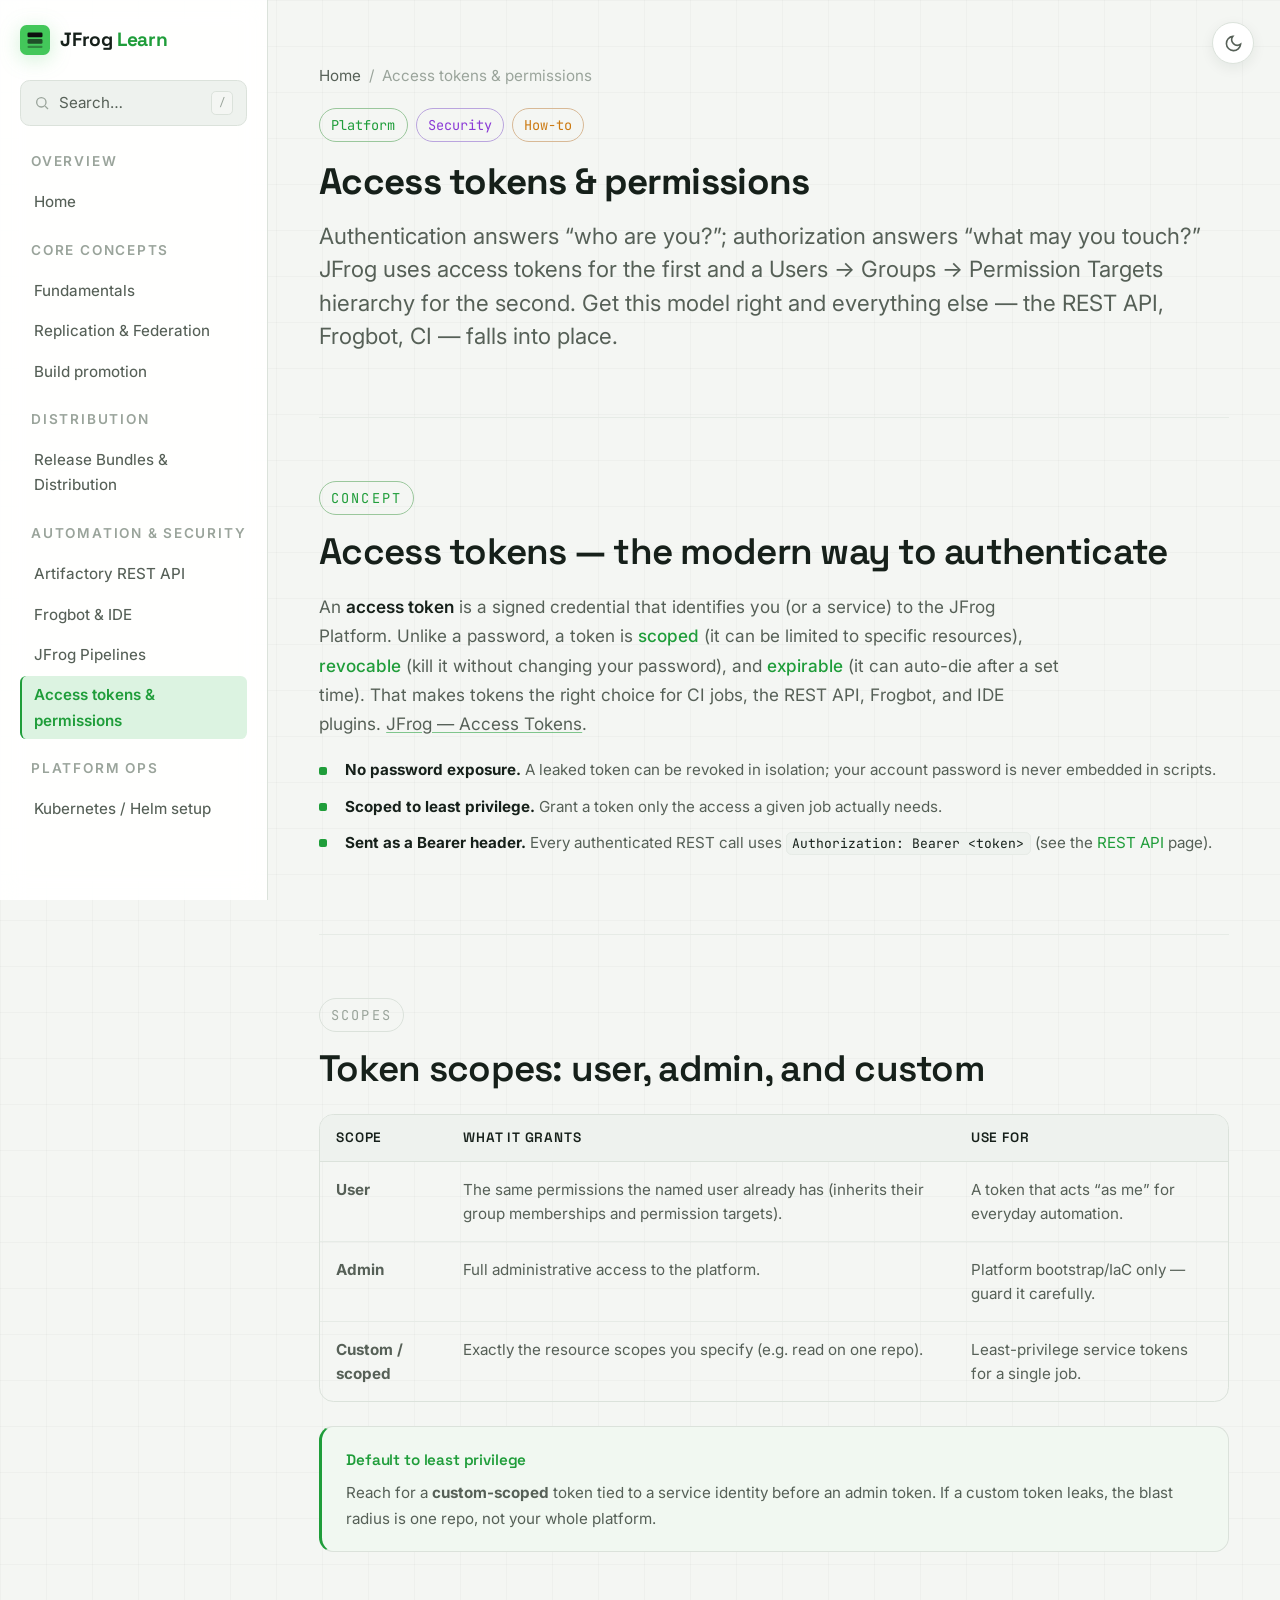
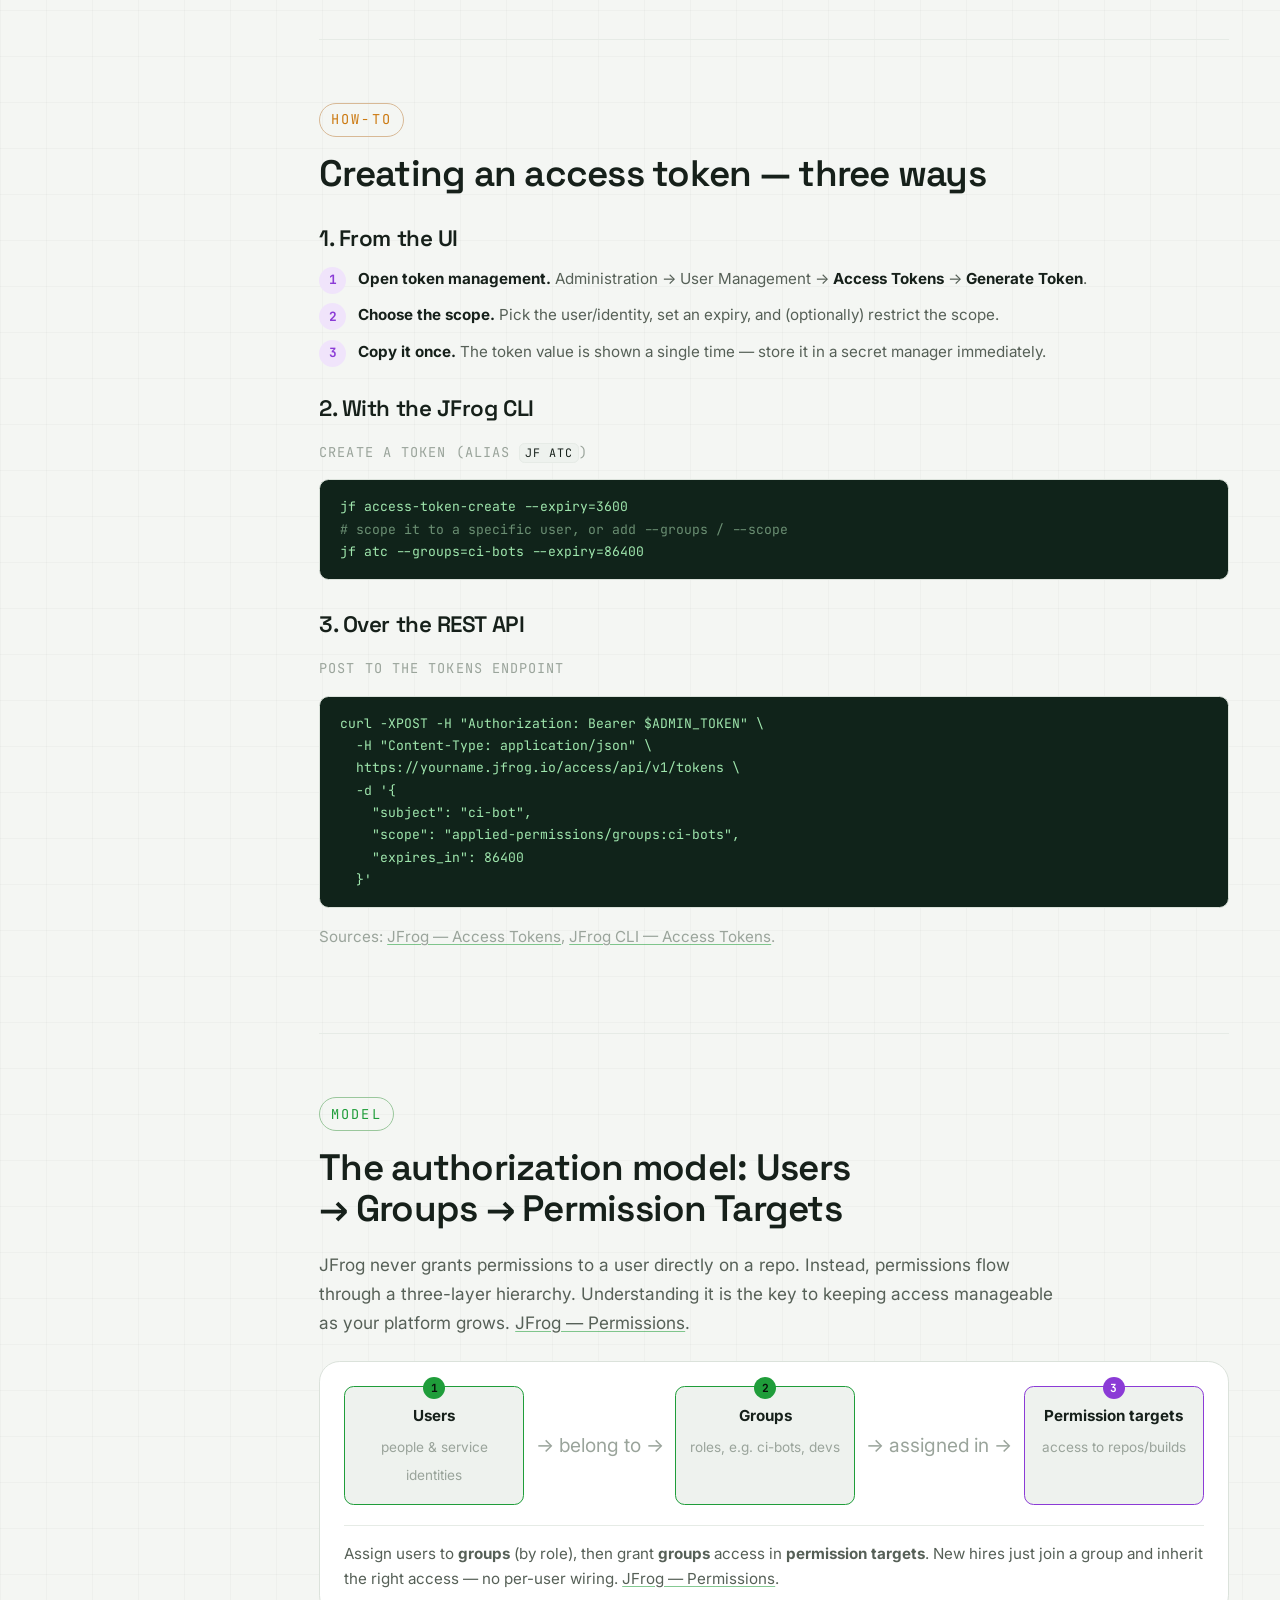
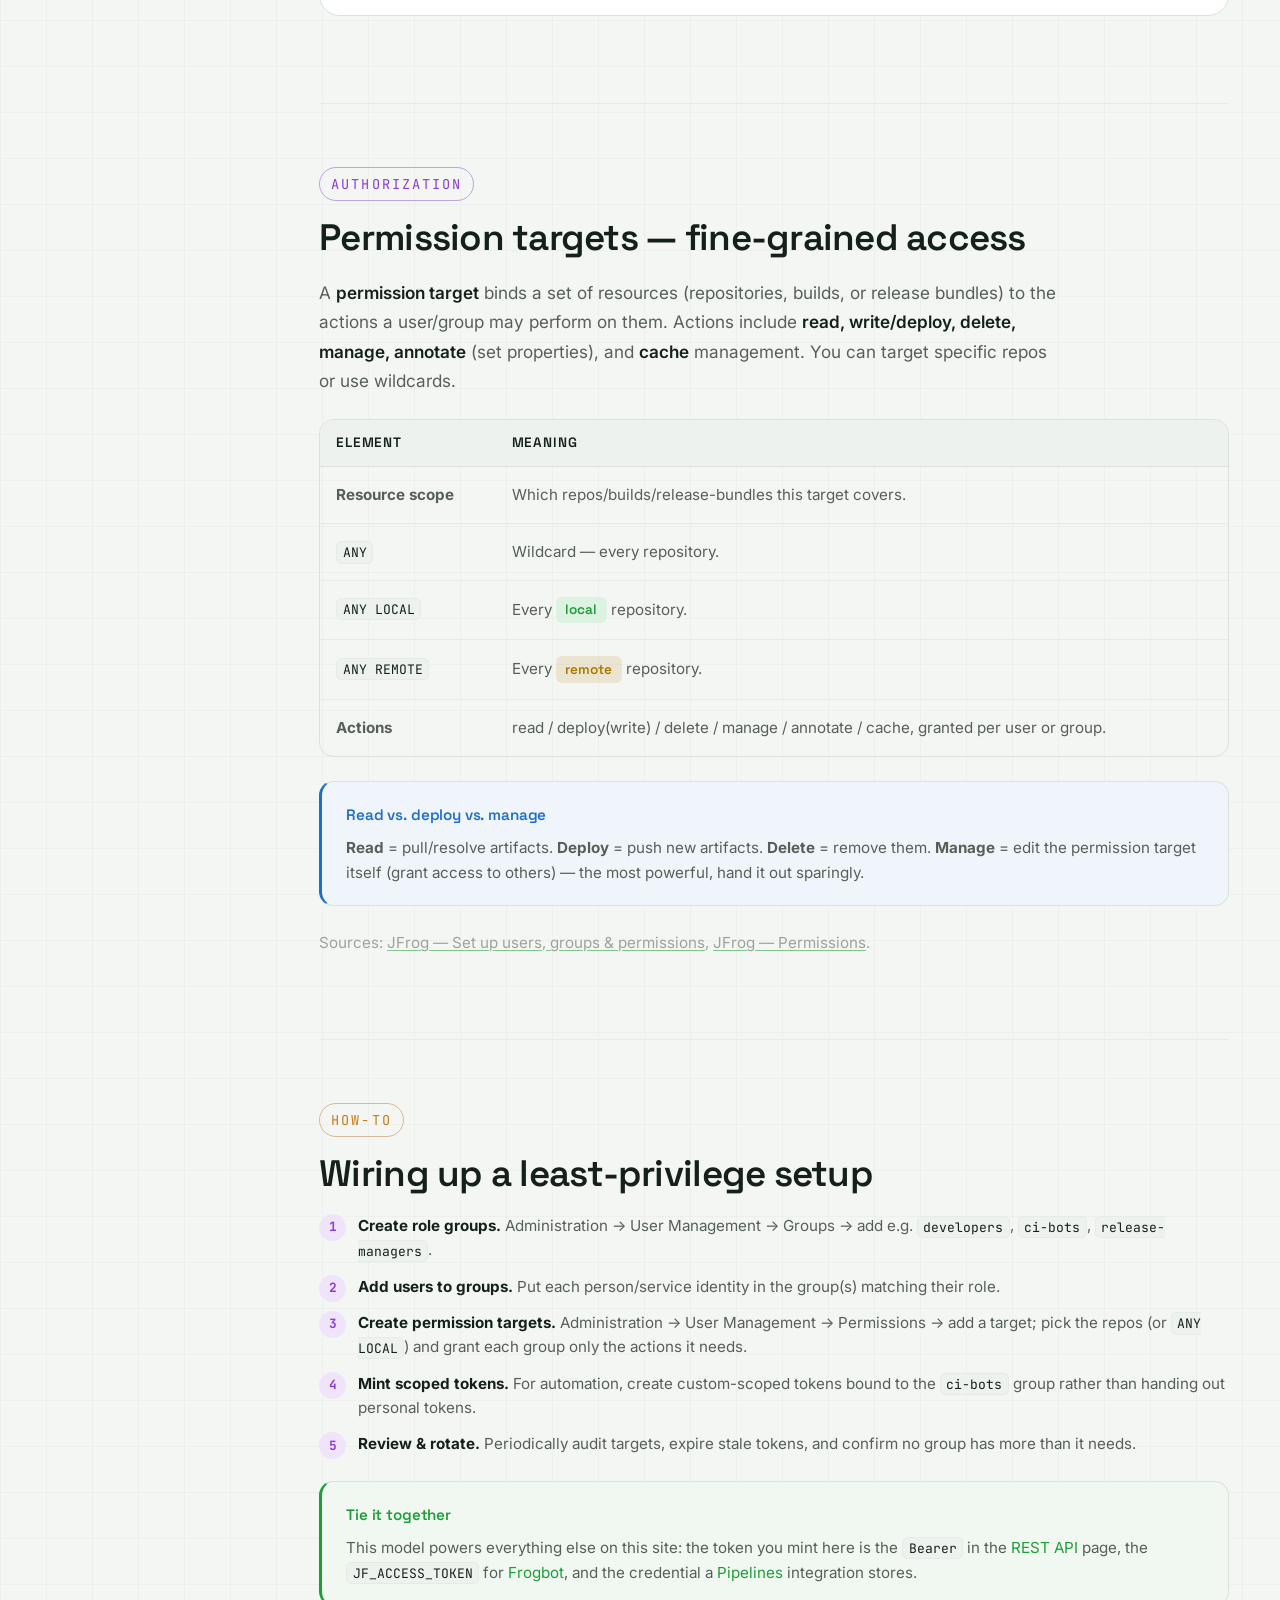
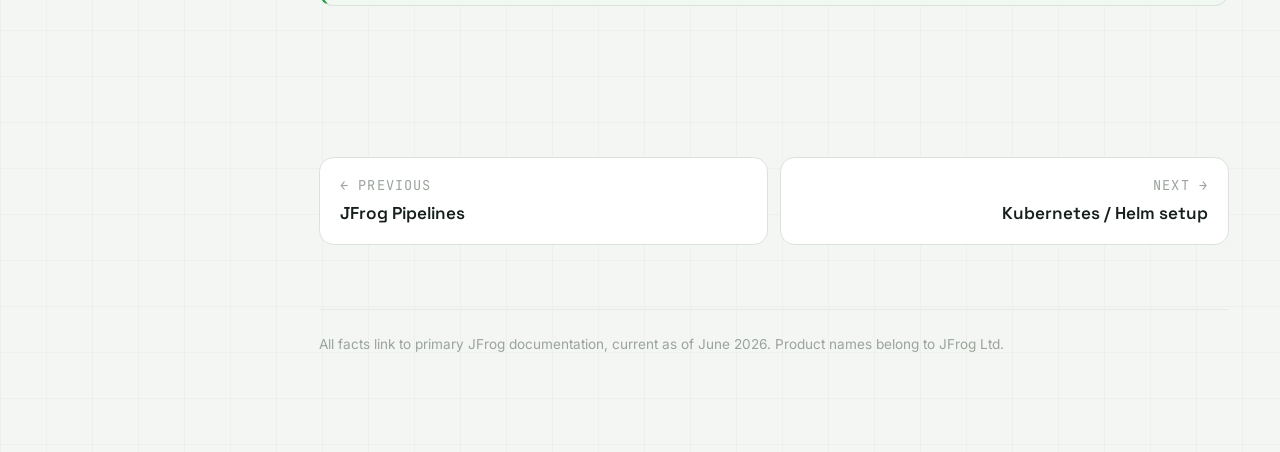
==== pages/access-tokens.html @ 2109b44d "Expand into multi-page knowledge base with 8 new topics + client-side search - Refactor single page " ====
<!DOCTYPE html>
<html lang="en" data-theme="dark">
<head>
<meta charset="UTF-8" />
<meta name="viewport" content="width=device-width, initial-scale=1.0" />
<title>Access tokens & permissions — JFrog Learn</title>
<meta name="description" content="How JFrog identity works: access tokens (scoped, revocable), users, groups, and permission targets that grant fine-grained access to repos, builds, and release bundles." />
<link rel="preconnect" href="https://fonts.googleapis.com" />
<link rel="preconnect" href="https://fonts.gstatic.com" crossorigin />
<link href="https://fonts.googleapis.com/css2?family=Space+Grotesk:wght@400;500;600;700&family=Inter:wght@400;450;500;600&family=JetBrains+Mono:wght@400;500;600&display=swap" rel="stylesheet" />
<link rel="stylesheet" href="../assets/style.css" />
<link rel="icon" href="data:image/svg+xml,%3Csvg xmlns='http://www.w3.org/2000/svg' viewBox='0 0 32 32'%3E%3Crect width='32' height='32' rx='7' fill='%2340b14e'/%3E%3Cpath d='M9 21V11l7 4 7-4v10' fill='none' stroke='%230f1410' stroke-width='2.4' stroke-linejoin='round' stroke-linecap='round'/%3E%3C/svg%3E" />
<script>window.__BASE='../';</script>
</head>
<body>
<a class="skip-link" href="#main">Skip to content</a>
<aside class="sidebar" id="sidebar"></aside>

<div id="onThisPage" hidden>
  <p class="nav-group">On this page</p>
  <a href="#tokens" class="nav-link">Access tokens</a>
  <a href="#types" class="nav-link">Token scopes</a>
  <a href="#create" class="nav-link">Creating a token</a>
  <a href="#model" class="nav-link">Users, groups, targets</a>
  <a href="#targets" class="nav-link">Permission targets</a>
  <a href="#howto" class="nav-link">Set up permissions</a>
</div>

<button class="menu-btn" id="menuBtn" aria-label="Open navigation"><svg width="22" height="22" viewBox="0 0 24 24" fill="none" stroke="currentColor" stroke-width="2"><path d="M3 6h18M3 12h18M3 18h18"/></svg></button>
<div class="scrim" id="scrim"></div>

<main id="main">
  <button class="theme-toggle" data-theme-toggle aria-label="Switch theme"></button>

  <header class="page-head">
    <nav class="breadcrumb"><a href="../index.html">Home</a><span class="sep">/</span><span>Access tokens & permissions</span></nav>
    <div class="page-badges"><span class="lvl lvl-art">Platform</span><span class="lvl lvl-xray">Security</span><span class="lvl lvl-lab">How-to</span></div>
    <h1>Access tokens &amp; permissions</h1>
    <p class="lede">Authentication answers “who are you?”; authorization answers “what may you touch?” JFrog uses access tokens for the first and a Users → Groups → Permission Targets hierarchy for the second. Get this model right and everything else — the REST API, Frogbot, CI — falls into place.</p>
  </header>


  <section id="tokens" class="section">
    <span class="kicker kicker-art">Concept</span>
    <h2>Access tokens — the modern way to authenticate</h2>
    <p class="prose">An <strong>access token</strong> is a signed credential that identifies you (or a service) to the JFrog Platform. Unlike a password, a token is <em>scoped</em> (it can be limited to specific resources), <em>revocable</em> (kill it without changing your password), and <em>expirable</em> (it can auto-die after a set time). That makes tokens the right choice for CI jobs, the REST API, Frogbot, and IDE plugins. <a href="https://jfrog.com/help/r/jfrog-platform-administration-documentation/access-tokens" target="_blank" rel="noopener">JFrog — Access Tokens</a>.</p>
    <ul class="feature-list">
      <li><b>No password exposure.</b> A leaked token can be revoked in isolation; your account password is never embedded in scripts.</li>
      <li><b>Scoped to least privilege.</b> Grant a token only the access a given job actually needs.</li>
      <li><b>Sent as a Bearer header.</b> Every authenticated REST call uses <code>Authorization: Bearer &lt;token&gt;</code> (see the <a href="rest-api.html">REST API</a> page).</li>
    </ul>
  </section>

  <section id="types" class="section">
    <span class="kicker">Scopes</span>
    <h2>Token scopes: user, admin, and custom</h2>
    <div class="table-wrap">
      <table class="datatable">
        <thead><tr><th>Scope</th><th>What it grants</th><th>Use for</th></tr></thead>
        <tbody>
          <tr><td><b>User</b></td><td>The same permissions the named user already has (inherits their group memberships and permission targets).</td><td>A token that acts “as me” for everyday automation.</td></tr>
          <tr><td><b>Admin</b></td><td>Full administrative access to the platform.</td><td>Platform bootstrap/IaC only — guard it carefully.</td></tr>
          <tr><td><b>Custom / scoped</b></td><td>Exactly the resource scopes you specify (e.g. read on one repo).</td><td>Least-privilege service tokens for a single job.</td></tr>
        </tbody>
      </table>
    </div>
    <div class="callout callout-tip">
      <p class="callout-title">Default to least privilege</p>
      <p>Reach for a <b>custom-scoped</b> token tied to a service identity before an admin token. If a custom token leaks, the blast radius is one repo, not your whole platform.</p>
    </div>
  </section>

  <section id="create" class="section">
    <span class="kicker kicker-lab">How-to</span>
    <h2>Creating an access token — three ways</h2>
    <h3 class="subhead">1. From the UI</h3>
    <ol class="steps">
      <li><b>Open token management.</b> Administration → User Management → <b>Access Tokens</b> → <b>Generate Token</b>.</li>
      <li><b>Choose the scope.</b> Pick the user/identity, set an expiry, and (optionally) restrict the scope.</li>
      <li><b>Copy it once.</b> The token value is shown a single time — store it in a secret manager immediately.</li>
    </ol>
    <h3 class="subhead">2. With the JFrog CLI</h3>
    <p class="code-label">Create a token (alias <code>jf atc</code>)</p>
    <div class="codeblock"><code>jf access-token-create --expiry=3600
<span class="cm"># scope it to a specific user, or add --groups / --scope</span>
jf atc --groups=ci-bots --expiry=86400</code></div>
    <h3 class="subhead">3. Over the REST API</h3>
    <p class="code-label">POST to the tokens endpoint</p>
    <div class="codeblock"><code>curl -XPOST -H "Authorization: Bearer $ADMIN_TOKEN" \
  -H "Content-Type: application/json" \
  https://yourname.jfrog.io/access/api/v1/tokens \
  -d '{
    "subject": "ci-bot",
    "scope": "applied-permissions/groups:ci-bots",
    "expires_in": 86400
  }'</code></div>
    <p class="prose muted">Sources: <a href="https://jfrog.com/help/r/jfrog-platform-administration-documentation/access-tokens" target="_blank" rel="noopener">JFrog — Access Tokens</a>, <a href="https://jfrog.com/help/r/jfrog-cli/access-tokens" target="_blank" rel="noopener">JFrog CLI — Access Tokens</a>.</p>
  </section>

  <section id="model" class="section">
    <span class="kicker kicker-art">Model</span>
    <h2>The authorization model: Users → Groups → Permission Targets</h2>
    <p class="prose">JFrog never grants permissions to a user directly on a repo. Instead, permissions flow through a three-layer hierarchy. Understanding it is the key to keeping access manageable as your platform grows. <a href="https://jfrog.com/help/r/jfrog-platform-administration-documentation/permissions" target="_blank" rel="noopener">JFrog — Permissions</a>.</p>
    <figure class="flow" aria-label="Permission hierarchy">
      <div class="flow-row">
        <div class="flow-step flow-art"><span class="flow-step-n">1</span><b>Users</b><small>people &amp; service identities</small></div>
        <span class="flow-conn">→ belong to →</span>
        <div class="flow-step flow-art"><span class="flow-step-n">2</span><b>Groups</b><small>roles, e.g. ci-bots, devs</small></div>
        <span class="flow-conn">→ assigned in →</span>
        <div class="flow-step flow-xray"><span class="flow-step-n">3</span><b>Permission targets</b><small>access to repos/builds</small></div>
      </div>
      <figcaption>Assign users to <b>groups</b> (by role), then grant <b>groups</b> access in <b>permission targets</b>. New hires just join a group and inherit the right access — no per-user wiring. <a href="https://jfrog.com/help/r/jfrog-platform-administration-documentation/permissions" target="_blank" rel="noopener">JFrog — Permissions</a>.</figcaption>
    </figure>
  </section>

  <section id="targets" class="section">
    <span class="kicker kicker-x">Authorization</span>
    <h2>Permission targets — fine-grained access</h2>
    <p class="prose">A <strong>permission target</strong> binds a set of resources (repositories, builds, or release bundles) to the actions a user/group may perform on them. Actions include <strong>read, write/deploy, delete, manage, annotate</strong> (set properties), and <strong>cache</strong> management. You can target specific repos or use wildcards.</p>
    <div class="table-wrap">
      <table class="datatable">
        <thead><tr><th>Element</th><th>Meaning</th></tr></thead>
        <tbody>
          <tr><td><b>Resource scope</b></td><td>Which repos/builds/release-bundles this target covers.</td></tr>
          <tr><td><code>ANY</code></td><td>Wildcard — every repository.</td></tr>
          <tr><td><code>ANY LOCAL</code></td><td>Every <span class="pill pill-local">local</span> repository.</td></tr>
          <tr><td><code>ANY REMOTE</code></td><td>Every <span class="pill pill-remote">remote</span> repository.</td></tr>
          <tr><td><b>Actions</b></td><td>read / deploy(write) / delete / manage / annotate / cache, granted per user or group.</td></tr>
        </tbody>
      </table>
    </div>
    <div class="callout callout-q">
      <p class="callout-title">Read vs. deploy vs. manage</p>
      <p><b>Read</b> = pull/resolve artifacts. <b>Deploy</b> = push new artifacts. <b>Delete</b> = remove them. <b>Manage</b> = edit the permission target itself (grant access to others) — the most powerful, hand it out sparingly.</p>
    </div>
    <p class="prose muted">Sources: <a href="https://jfrog.com/help/r/self-managed-pro-pro-x-start-guide/set-up-users-groups-and-permissions" target="_blank" rel="noopener">JFrog — Set up users, groups &amp; permissions</a>, <a href="https://jfrog.com/help/r/jfrog-platform-administration-documentation/permissions" target="_blank" rel="noopener">JFrog — Permissions</a>.</p>
  </section>

  <section id="howto" class="section">
    <span class="kicker kicker-lab">How-to</span>
    <h2>Wiring up a least-privilege setup</h2>
    <ol class="steps">
      <li><b>Create role groups.</b> Administration → User Management → Groups → add e.g. <code>developers</code>, <code>ci-bots</code>, <code>release-managers</code>.</li>
      <li><b>Add users to groups.</b> Put each person/service identity in the group(s) matching their role.</li>
      <li><b>Create permission targets.</b> Administration → User Management → Permissions → add a target; pick the repos (or <code>ANY LOCAL</code>) and grant each group only the actions it needs.</li>
      <li><b>Mint scoped tokens.</b> For automation, create custom-scoped tokens bound to the <code>ci-bots</code> group rather than handing out personal tokens.</li>
      <li><b>Review &amp; rotate.</b> Periodically audit targets, expire stale tokens, and confirm no group has more than it needs.</li>
    </ol>
    <div class="callout callout-tip">
      <p class="callout-title">Tie it together</p>
      <p>This model powers everything else on this site: the token you mint here is the <code>Bearer</code> in the <a href="rest-api.html">REST API</a> page, the <code>JF_ACCESS_TOKEN</code> for <a href="frogbot.html">Frogbot</a>, and the credential a <a href="pipelines.html">Pipelines</a> integration stores.</p>
    </div>
  </section>


  <nav class="page-nav" aria-label="Page navigation">
    <a href="pipelines.html"><span class="pn-dir">← Previous</span><span class="pn-title">JFrog Pipelines</span></a>
    <a class="pn-next" href="kubernetes-helm.html"><span class="pn-dir">Next →</span><span class="pn-title">Kubernetes / Helm setup</span></a>
  </nav>

  <footer class="footer">
    <p>All facts link to primary JFrog documentation, current as of June 2026. Product names belong to JFrog Ltd.</p>
  </footer>
</main>

<div class="search-overlay" id="searchOverlay" role="dialog" aria-modal="true" aria-label="Search">
  <div class="search-box">
    <div class="search-input-row">
      <svg width="18" height="18" viewBox="0 0 24 24" fill="none" stroke="currentColor" stroke-width="2"><circle cx="11" cy="11" r="7"/><path d="M21 21l-4.3-4.3"/></svg>
      <input id="searchInput" type="text" placeholder="Search concepts, commands, CLI…" autocomplete="off" spellcheck="false" />
      <span class="search-esc">esc</span>
    </div>
    <div class="search-results" id="searchResults"></div>
    <div class="search-foot">
      <span><kbd>&uarr;</kbd><kbd>&darr;</kbd> navigate</span><span><kbd>&crarr;</kbd> open</span><span><kbd>/</kbd> or <kbd>&#8984;K</kbd> to search</span>
    </div>
  </div>
</div>

<script src="../assets/app.js"></script>
</body>
</html>
---- assets/style.css ----
/* ============ TOKENS ============ */
:root {
  --text-xs: clamp(0.75rem, 0.7rem + 0.25vw, 0.85rem);
  --text-sm: clamp(0.875rem, 0.8rem + 0.3vw, 0.95rem);
  --text-base: clamp(1rem, 0.96rem + 0.2vw, 1.075rem);
  --text-lg: clamp(1.15rem, 1.02rem + 0.6vw, 1.4rem);
  --text-xl: clamp(1.5rem, 1.2rem + 1.4vw, 2.3rem);
  --text-2xl: clamp(2.1rem, 1.4rem + 3vw, 3.6rem);

  --space-1:.25rem; --space-2:.5rem; --space-3:.75rem; --space-4:1rem;
  --space-5:1.25rem; --space-6:1.5rem; --space-8:2rem; --space-10:2.5rem;
  --space-12:3rem; --space-16:4rem; --space-20:5rem; --space-24:6rem;

  --radius-sm:.4rem; --radius-md:.6rem; --radius-lg:.9rem; --radius-xl:1.3rem; --radius-full:9999px;
  --transition:200ms cubic-bezier(.16,1,.3,1);
  --font-display:'Space Grotesk',system-ui,sans-serif;
  --font-body:'Inter',system-ui,sans-serif;
  --font-mono:'JetBrains Mono',ui-monospace,monospace;
  --sidebar-w:268px;
  --maxw:920px;
}

/* DARK (default) */
:root,[data-theme="dark"]{
  --bg:#0d100e;
  --surface:#14181500;
  --surface-1:#16191600;
  --panel:#171c18;
  --panel-2:#1d231e;
  --border:#2a3129;
  --border-soft:#222823;
  --text:#dfe6df;
  --text-muted:#93a094;
  --text-faint:#5f6b60;
  --primary:#43c75a;        /* JFrog green - Artifactory */
  --primary-soft:#1e2d20;
  --primary-dim:#2c8c3c;
  --xray:#b66bff;           /* Xray violet */
  --xray-soft:#2a1d3b;
  --lab:#ffb24d;            /* labs amber */
  --lab-soft:#33260f;
  --crit:#ff5a6e; --high:#ff8a3d; --med:#ffc24d; --low:#5fb0ff; --unk:#8b96a0;
  --shadow:0 18px 48px rgba(0,0,0,.45);
  --shadow-sm:0 4px 14px rgba(0,0,0,.3);
  --grid-line:rgba(255,255,255,.03);
}
[data-theme="light"]{
  --bg:#f4f6f3;
  --panel:#ffffff;
  --panel-2:#eef2ee;
  --border:#dbe2db;
  --border-soft:#e6ebe6;
  --text:#16201a;
  --text-muted:#566057;
  --text-faint:#9aa49b;
  --primary:#1f9d3a;
  --primary-soft:#dcf3e1;
  --primary-dim:#178a31;
  --xray:#8b3bd6;
  --xray-soft:#f0e4fb;
  --lab:#cc7a12;
  --lab-soft:#fbeed6;
  --crit:#d62a45; --high:#c9591a; --med:#a87900; --low:#1f6fc9; --unk:#6a7480;
  --shadow:0 18px 44px rgba(20,40,25,.1);
  --shadow-sm:0 4px 14px rgba(20,40,25,.07);
  --grid-line:rgba(0,0,0,.025);
}

/* ============ BASE ============ */
*,*::before,*::after{box-sizing:border-box;margin:0;padding:0}
html{-webkit-font-smoothing:antialiased;text-rendering:optimizeLegibility;scroll-behavior:smooth;scroll-padding-top:var(--space-8)}
body{
  min-height:100dvh;line-height:1.65;font-family:var(--font-body);
  font-size:var(--text-base);color:var(--text);background:var(--bg);
  background-image:linear-gradient(var(--grid-line) 1px,transparent 1px),linear-gradient(90deg,var(--grid-line) 1px,transparent 1px);
  background-size:46px 46px;
}
img,svg{display:block;max-width:100%}
h1,h2,h3,h4{font-family:var(--font-display);text-wrap:balance;line-height:1.12;letter-spacing:-.02em}
p{text-wrap:pretty}
a{color:var(--primary);text-decoration:none;transition:color var(--transition)}
.prose a,.muted a,figcaption a,dd a,.lab-steps a,.panel-intro a{
  color:inherit;text-decoration:underline;text-decoration-color:color-mix(in oklab,var(--primary) 55%,transparent);
  text-underline-offset:2px;transition:text-decoration-color var(--transition),color var(--transition)
}
.prose a:hover,figcaption a:hover,dd a:hover,.lab-steps a:hover,.panel-intro a:hover{color:var(--primary);text-decoration-color:var(--primary)}
code{font-family:var(--font-mono);font-size:.86em;background:var(--panel-2);border:1px solid var(--border-soft);padding:.12em .42em;border-radius:.35rem;color:var(--text)}
:focus-visible{outline:2px solid var(--primary);outline-offset:3px;border-radius:var(--radius-sm)}
button{cursor:pointer;background:none;border:none;color:inherit;font:inherit}
em{font-style:normal;color:var(--primary);font-weight:500}
.skip-link{position:absolute;left:-999px;top:0;background:var(--primary);color:#08120a;padding:.6rem 1rem;border-radius:0 0 var(--radius-md) 0;z-index:200;font-weight:600}
.skip-link:focus{left:0}
@media (prefers-reduced-motion:reduce){*{animation:none!important;transition-duration:.01ms!important;scroll-behavior:auto!important}}

/* ============ SIDEBAR ============ */
.sidebar{
  position:fixed;inset:0 auto 0 0;width:var(--sidebar-w);
  background:color-mix(in oklab,var(--panel) 92%,transparent);
  backdrop-filter:blur(12px);border-right:1px solid var(--border);
  padding:var(--space-6) var(--space-5);overflow-y:auto;z-index:90;
  display:flex;flex-direction:column;gap:var(--space-6)
}
.brand{display:flex;align-items:center;gap:.65rem}
.brand-mark{display:grid;place-items:center;filter:drop-shadow(0 4px 10px rgba(67,199,90,.25))}
.brand-text{font-family:var(--font-display);font-weight:700;font-size:1.2rem;letter-spacing:-.02em}
.brand-sub{color:var(--primary)}
.nav{display:flex;flex-direction:column;gap:.12rem}
.nav-group{font-size:var(--text-xs);text-transform:uppercase;letter-spacing:.13em;color:var(--text-faint);font-weight:600;margin:var(--space-4) 0 var(--space-2);padding-left:.7rem}
.nav-group:first-child{margin-top:0}
.nav-link{
  display:block;padding:.42rem .75rem;border-radius:var(--radius-sm);
  font-size:var(--text-sm);color:var(--text-muted);font-weight:450;
  border-left:2px solid transparent;transition:all var(--transition)
}
.nav-link:hover{color:var(--text);background:var(--panel-2)}
.nav-link.active{color:var(--primary);background:var(--primary-soft);border-left-color:var(--primary);font-weight:550}

.menu-btn{position:fixed;top:1rem;left:1rem;z-index:120;width:44px;height:44px;border-radius:var(--radius-md);background:var(--panel);border:1px solid var(--border);display:none;place-items:center;color:var(--text);box-shadow:var(--shadow-sm)}
.scrim{position:fixed;inset:0;background:rgba(0,0,0,.5);opacity:0;pointer-events:none;transition:opacity var(--transition);z-index:80}
.scrim.show{opacity:1;pointer-events:auto}

/* ============ MAIN ============ */
#main{margin-left:var(--sidebar-w);padding:0 clamp(1.2rem,4vw,4rem) var(--space-24);position:relative}
.theme-toggle{position:fixed;top:1.4rem;right:1.6rem;z-index:100;width:42px;height:42px;border-radius:var(--radius-full);background:var(--panel);border:1px solid var(--border);display:grid;place-items:center;color:var(--text-muted);box-shadow:var(--shadow-sm)}
.theme-toggle:hover{color:var(--primary);border-color:var(--primary)}

/* HERO */
.hero{max-width:var(--maxw);margin:0 auto;padding:clamp(4rem,12vh,8rem) 0 var(--space-16)}
.eyebrow{font-family:var(--font-mono);font-size:var(--text-xs);text-transform:uppercase;letter-spacing:.18em;color:var(--primary);margin-bottom:var(--space-5)}
.hero h1{font-size:var(--text-2xl);font-weight:700;margin-bottom:var(--space-6)}
.hl{color:var(--primary)}
.hl-x{color:var(--xray)}
.lede{font-size:var(--text-lg);color:var(--text-muted);max-width:60ch;margin-bottom:var(--space-8);line-height:1.55}
.hero-cta{display:flex;gap:var(--space-3);flex-wrap:wrap;margin-bottom:var(--space-8)}
.btn{display:inline-flex;align-items:center;gap:.5rem;padding:.8rem 1.5rem;border-radius:var(--radius-full);font-weight:600;font-size:var(--text-sm);transition:all var(--transition)}
.btn-primary{background:var(--primary);color:#08120a}
.btn-primary:hover{transform:translateY(-2px);box-shadow:0 10px 26px rgba(67,199,90,.32)}
.btn-ghost{border:1px solid var(--border);color:var(--text)}
.btn-ghost:hover{border-color:var(--primary);color:var(--primary)}
.hero-meta{display:flex;align-items:center;gap:var(--space-4);flex-wrap:wrap;font-size:var(--text-sm);color:var(--text-muted)}
.hero-meta b{color:var(--text);font-family:var(--font-display)}
.dot{width:4px;height:4px;border-radius:50%;background:var(--text-faint)}

/* SECTIONS */
.section{max-width:var(--maxw);margin:0 auto;padding-block:clamp(3rem,7vh,5rem);border-top:1px solid var(--border-soft)}
.kicker{display:inline-block;font-family:var(--font-mono);font-size:var(--text-xs);text-transform:uppercase;letter-spacing:.15em;color:var(--text-faint);padding:.3rem .7rem;border:1px solid var(--border);border-radius:var(--radius-full);margin-bottom:var(--space-4)}
.kicker-art{color:var(--primary);border-color:color-mix(in oklab,var(--primary) 40%,var(--border))}
.kicker-x{color:var(--xray);border-color:color-mix(in oklab,var(--xray) 40%,var(--border))}
.kicker-lab{color:var(--lab);border-color:color-mix(in oklab,var(--lab) 40%,var(--border))}
.section h2{font-size:var(--text-xl);margin-bottom:var(--space-5);font-weight:600}
.subhead{font-size:var(--text-lg);margin:var(--space-8) 0 var(--space-4);font-weight:600}
.prose{color:var(--text-muted);margin-bottom:var(--space-5);max-width:68ch;line-height:1.7}
.prose strong{color:var(--text);font-weight:600}
.muted{font-size:var(--text-sm);color:var(--text-faint)}

/* CALLOUTS */
.callout{border-radius:var(--radius-lg);padding:var(--space-5) var(--space-6);margin:var(--space-6) 0;border:1px solid var(--border);background:var(--panel)}
.callout-title{font-family:var(--font-display);font-weight:600;font-size:var(--text-sm);margin-bottom:var(--space-2);letter-spacing:-.01em}
.callout p:not(.callout-title){color:var(--text-muted);font-size:var(--text-sm);line-height:1.65}
.callout-q{border-left:3px solid var(--low);background:color-mix(in oklab,var(--low) 7%,var(--panel))}
.callout-q .callout-title{color:var(--low)}
.callout-tip{border-left:3px solid var(--primary);background:color-mix(in oklab,var(--primary) 7%,var(--panel))}
.callout-tip .callout-title{color:var(--primary)}

/* CARDS */
.cards{display:grid;grid-template-columns:repeat(auto-fit,minmax(250px,1fr));gap:var(--space-4);margin:var(--space-6) 0}
.card{background:var(--panel);border:1px solid var(--border);border-radius:var(--radius-lg);padding:var(--space-5);transition:all var(--transition);position:relative;overflow:hidden}
.card:hover{border-color:color-mix(in oklab,var(--primary) 40%,var(--border));transform:translateY(-3px);box-shadow:var(--shadow-sm)}
.card-num{font-family:var(--font-mono);font-size:var(--text-xs);color:var(--primary);font-weight:600;letter-spacing:.1em}
.card h3{font-size:1.02rem;margin:.4rem 0 .5rem;font-weight:600}
.card p{font-size:var(--text-sm);color:var(--text-muted);line-height:1.6}
.cards-x .card:hover{border-color:color-mix(in oklab,var(--xray) 40%,var(--border))}

/* SPLIT */
.split{display:grid;grid-template-columns:1fr 1fr;gap:var(--space-4);margin:var(--space-6) 0}
.split-item{background:var(--panel);border:1px solid var(--border);border-radius:var(--radius-lg);padding:var(--space-5)}
.split-item p{font-size:var(--text-sm);color:var(--text-muted)}
.split-item b{color:var(--text)}
.tag{display:inline-block;font-family:var(--font-display);font-weight:600;font-size:var(--text-sm);padding:.25rem .65rem;border-radius:var(--radius-sm);margin-bottom:var(--space-3)}
.tag-art{color:var(--primary);background:var(--primary-soft)}
.tag-xray{color:var(--xray);background:var(--xray-soft)}

/* GLOSSARY */
.glossary{display:grid;grid-template-columns:repeat(auto-fit,minmax(280px,1fr));gap:var(--space-3);margin-top:var(--space-5)}
.gloss{background:var(--panel);border:1px solid var(--border-soft);border-radius:var(--radius-md);padding:var(--space-4);transition:border-color var(--transition)}
.gloss:hover{border-color:var(--border)}
.gloss dt{font-family:var(--font-display);font-weight:600;color:var(--text);font-size:var(--text-sm);margin-bottom:.2rem}
.gloss dd{font-size:var(--text-sm);color:var(--text-muted);line-height:1.55}

/* ANALOGY */
.analogy{display:flex;gap:var(--space-4);align-items:flex-start;background:linear-gradient(135deg,var(--primary-soft),transparent);border:1px solid color-mix(in oklab,var(--primary) 25%,var(--border));border-radius:var(--radius-lg);padding:var(--space-5) var(--space-6);margin:var(--space-6) 0}
.analogy-x{background:linear-gradient(135deg,var(--xray-soft),transparent);border-color:color-mix(in oklab,var(--xray) 25%,var(--border))}
.analogy-icon{font-size:1.8rem;line-height:1;flex-shrink:0}
.analogy-title{font-family:var(--font-mono);font-size:var(--text-xs);text-transform:uppercase;letter-spacing:.14em;color:var(--text-faint);margin-bottom:.35rem}
.analogy p:not(.analogy-title){color:var(--text-muted);font-size:var(--text-sm)}
.analogy strong{color:var(--text)}

/* FEATURE LIST */
.feature-list{list-style:none;display:flex;flex-direction:column;gap:var(--space-3);margin:var(--space-4) 0}
.feature-list li{position:relative;padding-left:1.6rem;color:var(--text-muted);font-size:var(--text-sm);line-height:1.6}
.feature-list li::before{content:"";position:absolute;left:0;top:.55em;width:8px;height:8px;border-radius:2px;background:var(--primary)}
.feature-list b{color:var(--text)}

/* DIAGRAM - repos */
.diagram{background:var(--panel);border:1px solid var(--border);border-radius:var(--radius-xl);padding:var(--space-6);margin:var(--space-6) 0;box-shadow:var(--shadow-sm)}
.diagram-x{border-color:color-mix(in oklab,var(--xray) 22%,var(--border))}
.diag-grid{display:grid;grid-template-columns:1fr auto 1.3fr auto 1fr;align-items:center;gap:var(--space-3)}
.diag-label{font-family:var(--font-mono);font-size:var(--text-xs);text-transform:uppercase;letter-spacing:.1em;color:var(--text-faint);margin-bottom:var(--space-3);text-align:center}
.diag-label.center{text-align:center;margin-bottom:var(--space-4)}
.diag-col{display:flex;flex-direction:column;gap:var(--space-3)}
.diag-node{border-radius:var(--radius-md);padding:var(--space-3) var(--space-4);text-align:center;font-weight:600;font-size:var(--text-sm);border:1px solid var(--border);background:var(--panel-2)}
.diag-node small{display:block;font-weight:400;font-size:var(--text-xs);color:var(--text-faint);margin-top:.2rem;font-family:var(--font-body)}
.node-ext{border-color:var(--unk);color:var(--text)}
.node-remote{border-color:var(--med);color:var(--med)}
.node-local{border-color:var(--primary);color:var(--primary)}
.node-virtual{border-color:var(--low);color:var(--low)}
.node-dev{border-color:var(--xray);color:var(--xray)}
.diag-bracket{text-align:center;font-size:var(--text-xs);color:var(--text-faint);font-family:var(--font-mono)}
.diag-arrow{font-family:var(--font-mono);font-size:var(--text-xs);color:var(--primary);text-align:center;writing-mode:horizontal-tb}
figcaption{font-size:var(--text-sm);color:var(--text-muted);margin-top:var(--space-5);padding-top:var(--space-4);border-top:1px solid var(--border-soft);line-height:1.6}

/* ONION */
.onion{display:flex;justify-content:center;padding:var(--space-4) 0}
.onion-layer{border:1px solid;border-radius:var(--radius-md);padding:var(--space-4);width:100%;text-align:center;background:color-mix(in oklab,var(--xray) 4%,var(--panel))}
.onion-layer>span{display:block;font-size:var(--text-sm);font-weight:600;margin-bottom:var(--space-3);color:var(--text)}
.l1{border-color:color-mix(in oklab,var(--xray) 50%,var(--border))}
.l2{border-color:color-mix(in oklab,var(--xray) 42%,var(--border))}
.l3{border-color:color-mix(in oklab,var(--xray) 34%,var(--border))}
.l4{border-color:color-mix(in oklab,var(--xray) 26%,var(--border))}
.l5{border-color:var(--crit);background:color-mix(in oklab,var(--crit) 8%,var(--panel))}
.l5 span{margin-bottom:0}
.cve-found{color:var(--crit)!important;font-family:var(--font-mono);font-size:var(--text-xs)!important}

/* FLOW */
.flow{background:var(--panel);border:1px solid var(--border);border-radius:var(--radius-xl);padding:var(--space-6);margin:var(--space-6) 0}
.flow-row{display:flex;align-items:stretch;justify-content:center;gap:var(--space-2);flex-wrap:wrap}
.flow-row-down{margin:var(--space-3) 0}
.flow-down{font-family:var(--font-mono);font-size:var(--text-xs);color:var(--primary)}
.flow-step{flex:1;min-width:130px;background:var(--panel-2);border:1px solid var(--border);border-radius:var(--radius-md);padding:var(--space-4) var(--space-3);text-align:center;position:relative}
.flow-step b{display:block;font-size:var(--text-sm);margin-bottom:.2rem}
.flow-step small{font-size:var(--text-xs);color:var(--text-faint)}
.flow-step-n{position:absolute;top:-10px;left:50%;transform:translateX(-50%);width:22px;height:22px;border-radius:50%;background:var(--primary);color:#08120a;font-family:var(--font-mono);font-size:.7rem;font-weight:700;display:grid;place-items:center}
.flow-art{border-color:var(--primary)}
.flow-xray{border-color:var(--xray)}
.flow-xray .flow-step-n{background:var(--xray);color:#fff}
.flow-conn{display:grid;place-items:center;color:var(--text-faint);font-size:1.2rem;padding:0 .2rem}

/* CHIPS */
.chips{display:flex;flex-wrap:wrap;gap:var(--space-2);margin:var(--space-5) 0}
.chip{font-size:var(--text-xs);font-family:var(--font-mono);padding:.4rem .8rem;border-radius:var(--radius-full);background:var(--panel);border:1px solid var(--border);color:var(--text-muted);transition:all var(--transition)}
.chip:hover{border-color:var(--primary);color:var(--primary)}

/* TABLES */
.table-wrap{overflow-x:auto;margin:var(--space-6) 0;border:1px solid var(--border);border-radius:var(--radius-lg)}
.datatable{width:100%;border-collapse:collapse;font-size:var(--text-sm);min-width:540px}
.datatable thead th{text-align:left;font-family:var(--font-display);font-weight:600;color:var(--text);background:var(--panel-2);padding:var(--space-3) var(--space-4);border-bottom:1px solid var(--border);font-size:var(--text-xs);text-transform:uppercase;letter-spacing:.06em}
.datatable td{padding:var(--space-4);border-bottom:1px solid var(--border-soft);color:var(--text-muted);vertical-align:top;line-height:1.55}
.datatable tbody tr:last-child td{border-bottom:none}
.datatable tbody tr{transition:background var(--transition)}
.datatable tbody tr:hover{background:color-mix(in oklab,var(--primary) 4%,transparent)}
.mono-table code{background:transparent;border:none;padding:0;color:var(--primary);font-size:.84rem}
.yes{color:var(--primary)}.no{color:var(--crit)}.partial{color:var(--med)}

/* PILLS */
.pill{display:inline-block;font-size:var(--text-xs);font-weight:600;padding:.18rem .6rem;border-radius:var(--radius-sm);font-family:var(--font-display);white-space:nowrap}
.pill-local{color:var(--primary);background:var(--primary-soft)}
.pill-remote{color:var(--med);background:color-mix(in oklab,var(--med) 14%,transparent)}
.pill-virtual{color:var(--low);background:color-mix(in oklab,var(--low) 14%,transparent)}
.pill-fed{color:var(--xray);background:var(--xray-soft)}

/* POLICY/WATCH */
.pw-grid{display:grid;grid-template-columns:1fr auto 1fr;align-items:center;gap:var(--space-4);margin:var(--space-6) 0}
.pw-card{background:var(--panel);border:1px solid var(--border);border-radius:var(--radius-lg);padding:var(--space-5)}
.pw-policy{border-top:3px solid var(--primary)}
.pw-watch{border-top:3px solid var(--xray)}
.pw-badge{font-family:var(--font-mono);font-size:var(--text-xs);letter-spacing:.1em;color:var(--text-faint);text-transform:uppercase}
.pw-card h3{font-size:var(--text-lg);margin:.3rem 0 .5rem}
.pw-card>p{font-size:var(--text-sm);color:var(--text-muted);margin-bottom:var(--space-3)}
.pw-card ul{list-style:none;display:flex;flex-direction:column;gap:.45rem}
.pw-card li{font-size:var(--text-sm);color:var(--text-muted);padding-left:1rem;position:relative}
.pw-card li::before{content:"▸";position:absolute;left:0;color:var(--text-faint)}
.pw-card b{color:var(--text)}
.pw-link{display:flex;flex-direction:column;align-items:center;gap:.3rem;color:var(--text-faint)}
.pw-link span{font-family:var(--font-mono);font-size:var(--text-xs)}

/* SEVERITY */
.sev-row{display:flex;flex-wrap:wrap;gap:var(--space-2);margin:var(--space-4) 0}
.sev{font-family:var(--font-display);font-weight:600;font-size:var(--text-sm);padding:.4rem 1rem;border-radius:var(--radius-sm);color:#0d100e}
.sev-crit{background:var(--crit)}.sev-high{background:var(--high)}.sev-med{background:var(--med)}.sev-low{background:var(--low)}.sev-unknown{background:var(--unk)}

/* STEPS / ordered */
.steps{counter-reset:s;list-style:none;display:flex;flex-direction:column;gap:var(--space-3);margin:var(--space-4) 0}
.steps li{counter-increment:s;position:relative;padding-left:2.4rem;color:var(--text-muted);font-size:var(--text-sm);line-height:1.6}
.steps li::before{content:counter(s);position:absolute;left:0;top:0;width:1.7rem;height:1.7rem;border-radius:50%;background:var(--xray-soft);color:var(--xray);font-family:var(--font-mono);font-weight:700;font-size:.8rem;display:grid;place-items:center}
.steps b{color:var(--text)}

/* TABS / LABS */
.tabs{margin:var(--space-6) 0}
.tab-bar{display:flex;flex-wrap:wrap;gap:var(--space-2);margin-bottom:var(--space-5);border-bottom:1px solid var(--border);padding-bottom:var(--space-4)}
.tab{padding:.7rem 1.1rem;border-radius:var(--radius-md);font-size:var(--text-sm);font-weight:600;color:var(--text-muted);border:1px solid var(--border);background:var(--panel);transition:all var(--transition)}
.tab:hover{color:var(--text);border-color:var(--lab)}
.tab.active{background:var(--lab);color:#231600;border-color:var(--lab)}
.tab-panel{display:none;animation:fade .3s ease}
.tab-panel.active{display:block}
@keyframes fade{from{opacity:0;transform:translateY(6px)}to{opacity:1;transform:none}}
.panel-intro{font-size:var(--text-base);color:var(--text-muted);margin-bottom:var(--space-5);background:var(--lab-soft);border-left:3px solid var(--lab);padding:var(--space-4) var(--space-5);border-radius:0 var(--radius-md) var(--radius-md) 0}
.panel-intro b{color:var(--text)}
.lab-steps{list-style:none;display:flex;flex-direction:column;gap:var(--space-3)}
.lab-steps li{display:flex;gap:var(--space-3);background:var(--panel);border:1px solid var(--border-soft);border-radius:var(--radius-md);padding:var(--space-4);font-size:var(--text-sm);color:var(--text-muted);line-height:1.6}
.lab-steps li b{color:var(--text)}
.ls-n{flex-shrink:0;width:1.8rem;height:1.8rem;border-radius:var(--radius-sm);background:var(--lab-soft);color:var(--lab);font-family:var(--font-mono);font-weight:700;display:grid;place-items:center;font-size:.85rem}
.code{background:#0a0d0b;border:1px solid var(--border);border-radius:var(--radius-md);padding:var(--space-3) var(--space-4);margin:var(--space-3) 0;overflow-x:auto}
[data-theme="light"] .code{background:#10231a}
.code code{background:none;border:none;padding:0;color:#9fe6ad;font-size:.82rem;line-height:1.6;white-space:pre}

/* BIG MODEL */
.bigmodel{background:var(--panel);border:1px solid var(--border);border-radius:var(--radius-xl);padding:var(--space-6);margin:var(--space-6) 0;box-shadow:var(--shadow-sm)}
.bm-band{display:flex;align-items:center;justify-content:center;gap:var(--space-3);flex-wrap:wrap}
.bm-tag{font-family:var(--font-mono);font-size:var(--text-xs);letter-spacing:.1em;color:var(--text-faint);writing-mode:horizontal-tb}
.bm-box{background:var(--panel-2);border:1px solid var(--border);border-radius:var(--radius-md);padding:var(--space-3) var(--space-4);text-align:center;font-weight:600;font-size:var(--text-sm)}
.bm-box small{display:block;font-weight:400;color:var(--text-faint);font-size:var(--text-xs);margin-top:.15rem}
.bm-op{font-family:var(--font-display);color:var(--text-faint);font-size:1.2rem}
.bm-arrow{text-align:center;font-family:var(--font-mono);font-size:var(--text-xs);color:var(--primary);margin:var(--space-3) 0}
.bm-core{}
.bm-core-inner{width:100%;border:1px solid color-mix(in oklab,var(--primary) 35%,var(--border));border-radius:var(--radius-lg);padding:var(--space-5);background:color-mix(in oklab,var(--primary) 4%,var(--panel))}
.bm-title{display:block;text-align:center;font-family:var(--font-display);font-weight:700;font-size:var(--text-sm);letter-spacing:.04em;text-transform:uppercase;margin-bottom:var(--space-4)}
.bm-title-art{color:var(--primary)}
.bm-title-x{color:var(--xray)}
.bm-repos{display:flex;flex-wrap:wrap;gap:var(--space-2);justify-content:center;margin-bottom:var(--space-5)}
.bm-xray{border-top:1px dashed color-mix(in oklab,var(--xray) 40%,var(--border));padding-top:var(--space-4);text-align:center}
.bm-xray-line{font-family:var(--font-mono);font-size:var(--text-xs);color:var(--text-muted);line-height:1.7}

/* NEXT */
.next-grid{display:grid;grid-template-columns:repeat(auto-fit,minmax(240px,1fr));gap:var(--space-3);margin:var(--space-6) 0}
.next-card{background:var(--panel);border:1px solid var(--border);border-radius:var(--radius-lg);padding:var(--space-5);display:flex;flex-direction:column;gap:.3rem;transition:all var(--transition)}
.next-card:hover{border-color:var(--primary);transform:translateY(-3px);box-shadow:var(--shadow-sm)}
.next-card b{font-family:var(--font-display);color:var(--text);font-size:var(--text-base)}
.next-card span{font-size:var(--text-sm);color:var(--text-muted)}
.recap{background:linear-gradient(135deg,var(--primary-soft),var(--xray-soft));border:1px solid var(--border);border-radius:var(--radius-xl);padding:var(--space-6);margin-top:var(--space-8)}
.recap-title{font-family:var(--font-display);font-weight:700;font-size:var(--text-lg);margin-bottom:var(--space-4)}
.recap ol{padding-left:1.3rem;display:flex;flex-direction:column;gap:.6rem}
.recap li{color:var(--text-muted);font-size:var(--text-sm);line-height:1.6}
.recap b{color:var(--text)}

.footer{max-width:var(--maxw);margin:var(--space-16) auto 0;padding-top:var(--space-6);border-top:1px solid var(--border-soft)}
.footer p{font-size:var(--text-xs);color:var(--text-faint);line-height:1.6}

/* ============ RESPONSIVE ============ */
@media (max-width:980px){
  .sidebar{transform:translateX(-100%);transition:transform var(--transition)}
  .sidebar.open{transform:none}
  #main{margin-left:0;padding-top:var(--space-16)}
  .menu-btn{display:grid}
  .theme-toggle{top:1rem;right:1rem;width:38px;height:38px}
}
@media (max-width:760px){
  .split,.pw-grid{grid-template-columns:1fr}
  .pw-link{flex-direction:row;justify-content:center;padding:var(--space-2) 0}
  .pw-link svg{transform:rotate(90deg)}
  .diag-grid{grid-template-columns:1fr;gap:var(--space-2)}
  .diag-arrow{transform:rotate(90deg);padding:var(--space-2) 0}
  .flow-row{flex-direction:column}
  .flow-conn{transform:rotate(90deg)}
  .bm-band{flex-direction:column}
  .bm-op{transform:rotate(90deg)}
}

/* ============================================================
   MULTI-PAGE ARCHITECTURE ADDITIONS
   ============================================================ */

/* --- Sidebar: search trigger + section count --- */
.search-trigger{
  display:flex;align-items:center;gap:.6rem;width:100%;
  padding:.6rem .8rem;border-radius:var(--radius-md);
  background:var(--panel-2);border:1px solid var(--border);
  color:var(--text-muted);font-size:var(--text-sm);transition:all var(--transition);
  text-align:left
}
.search-trigger:hover{border-color:var(--primary);color:var(--text)}
.search-trigger svg{flex-shrink:0;color:var(--text-faint)}
.search-trigger .st-label{flex:1}
.search-trigger kbd{
  font-family:var(--font-mono);font-size:.68rem;padding:.12rem .4rem;
  border:1px solid var(--border);border-radius:.3rem;background:var(--bg);color:var(--text-faint)
}
.brand{text-decoration:none;color:inherit}

/* --- Sidebar active page state (anchor to other html files) --- */
.nav-link.current{color:var(--primary);background:var(--primary-soft);border-left-color:var(--primary);font-weight:600}

/* ============ HOME / LANDING ============ */
.home-hero{max-width:var(--maxw);margin:0 auto;padding:clamp(4rem,11vh,7rem) 0 var(--space-12)}
.home-hero h1{font-size:var(--text-2xl);font-weight:700;margin-bottom:var(--space-6)}
.topic-grid{display:grid;grid-template-columns:repeat(auto-fill,minmax(270px,1fr));gap:var(--space-4);margin:var(--space-6) 0}
.topic-card{
  display:flex;flex-direction:column;gap:.5rem;background:var(--panel);
  border:1px solid var(--border);border-radius:var(--radius-lg);padding:var(--space-5);
  transition:all var(--transition);position:relative;overflow:hidden;text-decoration:none;color:inherit
}
.topic-card::after{
  content:"";position:absolute;inset:0 auto 0 0;width:3px;background:var(--accent,var(--primary));
  opacity:0;transition:opacity var(--transition)
}
.topic-card:hover{border-color:color-mix(in oklab,var(--accent,var(--primary)) 45%,var(--border));transform:translateY(-3px);box-shadow:var(--shadow-sm)}
.topic-card:hover::after{opacity:1}
.tc-top{display:flex;align-items:center;justify-content:space-between;gap:.5rem}
.tc-icon{
  width:38px;height:38px;border-radius:var(--radius-md);display:grid;place-items:center;
  background:color-mix(in oklab,var(--accent,var(--primary)) 14%,transparent);
  color:var(--accent,var(--primary))
}
.tc-tag{font-family:var(--font-mono);font-size:var(--text-xs);letter-spacing:.08em;text-transform:uppercase;color:var(--text-faint)}
.topic-card h3{font-size:1.05rem;font-weight:600;margin-top:.2rem}
.topic-card p{font-size:var(--text-sm);color:var(--text-muted);line-height:1.55;flex:1}
.tc-meta{font-family:var(--font-mono);font-size:var(--text-xs);color:var(--text-faint);margin-top:.3rem}
.topic-card[data-accent="art"]{--accent:var(--primary)}
.topic-card[data-accent="xray"]{--accent:var(--xray)}
.topic-card[data-accent="lab"]{--accent:var(--lab)}
.topic-card[data-accent="api"]{--accent:var(--low)}

.home-section-label{font-family:var(--font-mono);font-size:var(--text-xs);text-transform:uppercase;letter-spacing:.14em;color:var(--text-faint);margin:var(--space-10) 0 var(--space-2);padding-top:var(--space-6);border-top:1px solid var(--border-soft)}
.home-section-label:first-of-type{border-top:none;padding-top:0;margin-top:var(--space-8)}

/* ============ PAGE HEADER (topic pages) ============ */
.page-head{max-width:var(--maxw);margin:0 auto;padding:clamp(2.5rem,7vh,4.5rem) 0 var(--space-8)}
.breadcrumb{display:flex;align-items:center;gap:.5rem;font-size:var(--text-sm);color:var(--text-faint);margin-bottom:var(--space-5);flex-wrap:wrap}
.breadcrumb a{color:var(--text-muted)}
.breadcrumb a:hover{color:var(--primary)}
.breadcrumb .sep{color:var(--text-faint)}
.page-head h1{font-size:var(--text-xl);font-weight:700;margin-bottom:var(--space-4);line-height:1.1}
.page-head .lede{font-size:var(--text-lg);color:var(--text-muted);max-width:64ch;line-height:1.5}
.page-badges{display:flex;gap:var(--space-2);flex-wrap:wrap;margin-bottom:var(--space-5)}
.lvl{font-family:var(--font-mono);font-size:var(--text-xs);padding:.3rem .7rem;border:1px solid var(--border);border-radius:var(--radius-full);color:var(--text-muted)}
.lvl-art{color:var(--primary);border-color:color-mix(in oklab,var(--primary) 40%,var(--border))}
.lvl-xray{color:var(--xray);border-color:color-mix(in oklab,var(--xray) 40%,var(--border))}
.lvl-lab{color:var(--lab);border-color:color-mix(in oklab,var(--lab) 40%,var(--border))}

/* page bottom nav (prev/next + back home) */
.page-nav{max-width:var(--maxw);margin:var(--space-16) auto 0;display:grid;grid-template-columns:1fr 1fr;gap:var(--space-3)}
.page-nav a{
  display:flex;flex-direction:column;gap:.2rem;padding:var(--space-4) var(--space-5);
  border:1px solid var(--border);border-radius:var(--radius-lg);background:var(--panel);transition:all var(--transition)
}
.page-nav a:hover{border-color:var(--primary);transform:translateY(-2px);box-shadow:var(--shadow-sm)}
.page-nav .pn-dir{font-family:var(--font-mono);font-size:var(--text-xs);color:var(--text-faint);text-transform:uppercase;letter-spacing:.08em}
.page-nav .pn-title{font-family:var(--font-display);font-weight:600;color:var(--text);font-size:var(--text-base)}
.page-nav .pn-next{text-align:right}
@media (max-width:640px){.page-nav{grid-template-columns:1fr}.page-nav .pn-next{text-align:left}}

/* ============ SEARCH MODAL ============ */
.search-overlay{
  position:fixed;inset:0;z-index:300;display:none;
  background:rgba(0,0,0,.55);backdrop-filter:blur(3px);
  padding:clamp(2rem,12vh,8rem) var(--space-4) var(--space-4)
}
.search-overlay.open{display:block;animation:fade .2s ease}
.search-box{
  max-width:640px;margin:0 auto;background:var(--panel);
  border:1px solid var(--border);border-radius:var(--radius-xl);
  box-shadow:var(--shadow);overflow:hidden
}
.search-input-row{display:flex;align-items:center;gap:.7rem;padding:var(--space-4) var(--space-5);border-bottom:1px solid var(--border)}
.search-input-row svg{color:var(--text-faint);flex-shrink:0}
.search-input-row input{
  flex:1;background:none;border:none;color:var(--text);font:inherit;font-size:var(--text-lg);outline:none
}
.search-input-row input::placeholder{color:var(--text-faint)}
.search-esc{font-family:var(--font-mono);font-size:.7rem;padding:.2rem .5rem;border:1px solid var(--border);border-radius:.3rem;color:var(--text-faint)}
.search-results{max-height:min(56vh,460px);overflow-y:auto;padding:var(--space-2)}
.search-empty{padding:var(--space-8) var(--space-5);text-align:center;color:var(--text-faint);font-size:var(--text-sm)}
.sr-item{
  display:block;padding:var(--space-3) var(--space-4);border-radius:var(--radius-md);
  text-decoration:none;color:inherit;transition:background var(--transition)
}
.sr-item:hover,.sr-item.active{background:var(--panel-2)}
.sr-page{font-family:var(--font-mono);font-size:var(--text-xs);color:var(--primary);text-transform:uppercase;letter-spacing:.06em}
.sr-title{font-family:var(--font-display);font-weight:600;color:var(--text);font-size:var(--text-sm);margin:.15rem 0}
.sr-snippet{font-size:var(--text-sm);color:var(--text-muted);line-height:1.5;display:-webkit-box;-webkit-line-clamp:2;-webkit-box-orient:vertical;overflow:hidden}
.sr-item mark{background:color-mix(in oklab,var(--primary) 28%,transparent);color:var(--text);border-radius:.2rem;padding:0 .1em}
.search-foot{display:flex;gap:var(--space-4);padding:var(--space-3) var(--space-5);border-top:1px solid var(--border);font-size:var(--text-xs);color:var(--text-faint);font-family:var(--font-mono)}
.search-foot span{display:flex;align-items:center;gap:.3rem}
.search-foot kbd{border:1px solid var(--border);border-radius:.25rem;padding:.05rem .35rem;background:var(--bg)}

/* --- numbered def for API/permission rows --- */
.kv-list{list-style:none;display:flex;flex-direction:column;gap:var(--space-2);margin:var(--space-4) 0}
.kv-list li{display:grid;grid-template-columns:minmax(120px,180px) 1fr;gap:var(--space-4);padding:var(--space-3) var(--space-4);background:var(--panel);border:1px solid var(--border-soft);border-radius:var(--radius-md);font-size:var(--text-sm)}
.kv-list .kv-k{font-family:var(--font-mono);color:var(--primary);font-weight:500}
.kv-list .kv-v{color:var(--text-muted);line-height:1.55}
.kv-list .kv-v b{color:var(--text)}
@media (max-width:560px){.kv-list li{grid-template-columns:1fr;gap:.3rem}}

/* --- inline code blocks reused on topic pages --- */
.codeblock{background:#0a0d0b;border:1px solid var(--border);border-radius:var(--radius-md);padding:var(--space-4) var(--space-5);margin:var(--space-4) 0;overflow-x:auto}
[data-theme="light"] .codeblock{background:#10231a}
.codeblock code{background:none;border:none;padding:0;color:#9fe6ad;font-size:.82rem;line-height:1.7;white-space:pre;display:block}
.codeblock .cm{color:#6b8f73}
.code-label{font-family:var(--font-mono);font-size:var(--text-xs);color:var(--text-faint);text-transform:uppercase;letter-spacing:.08em;margin:var(--space-5) 0 .4rem}
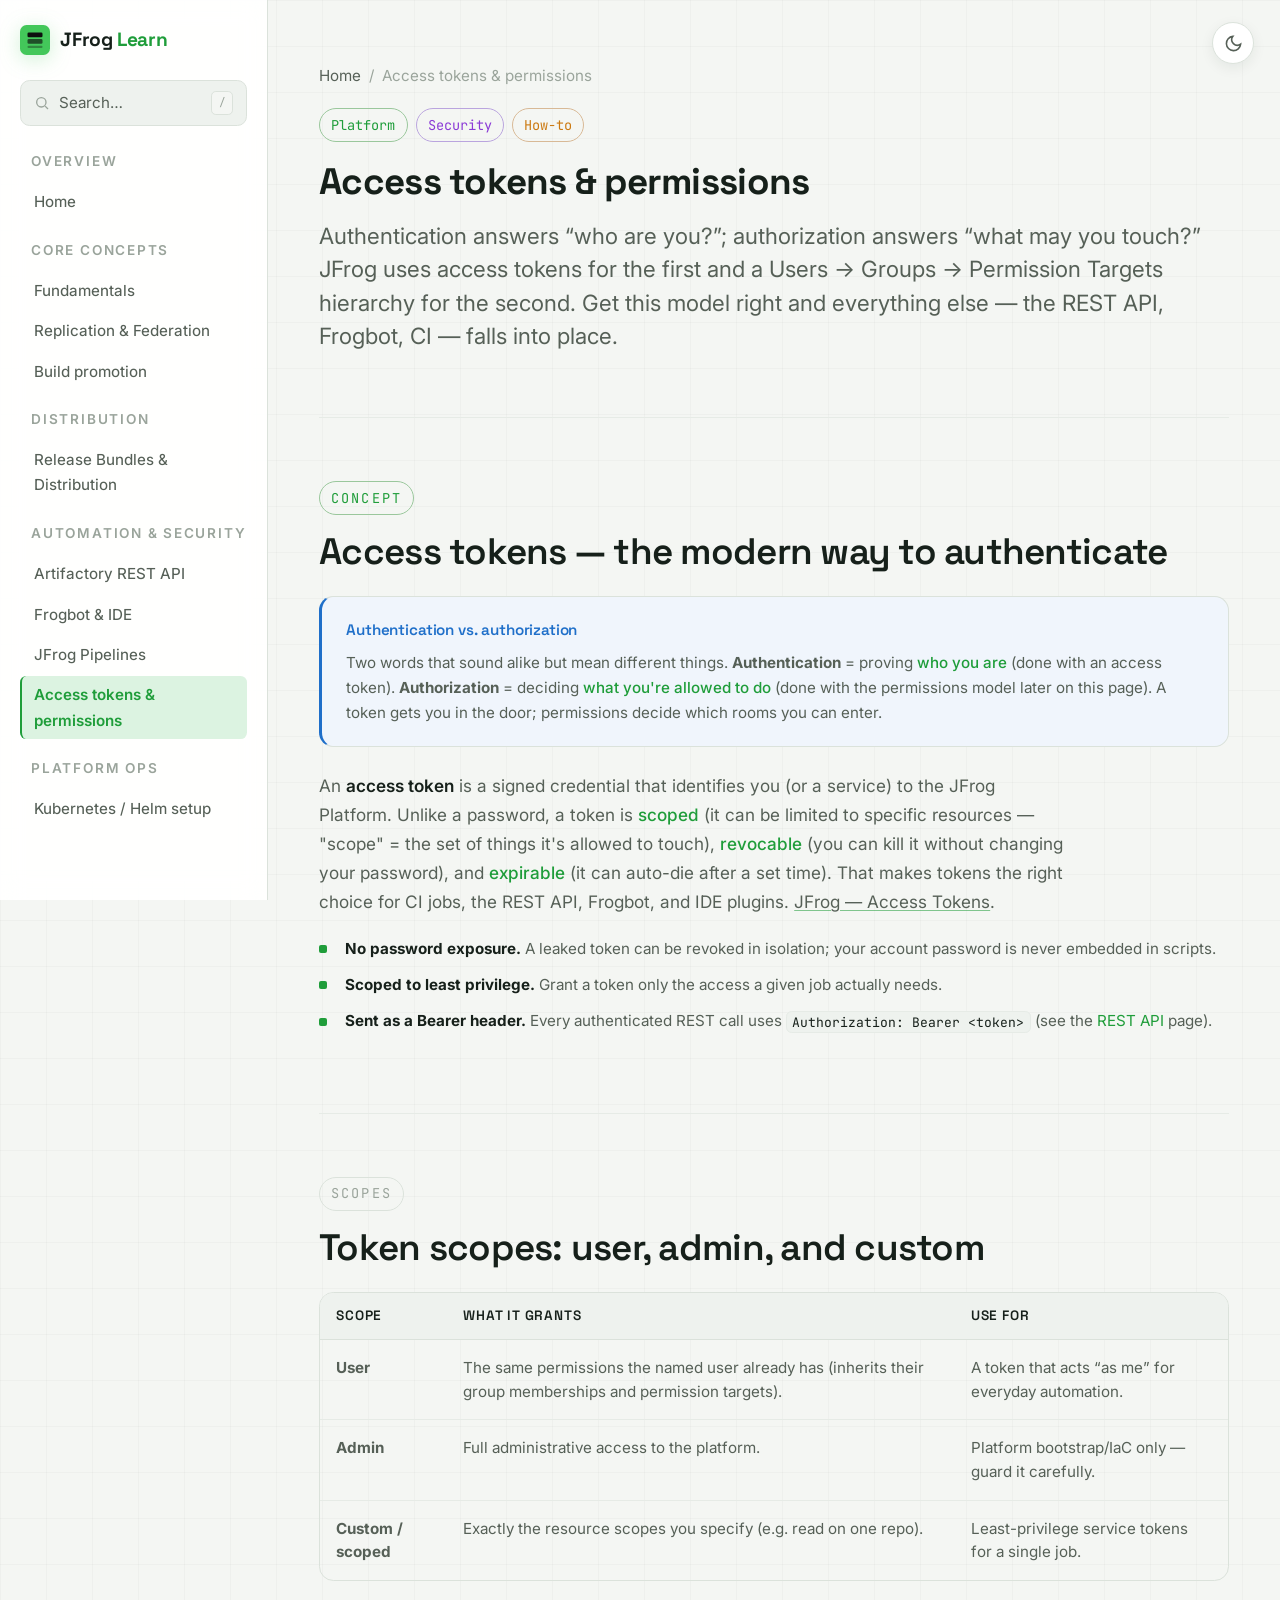
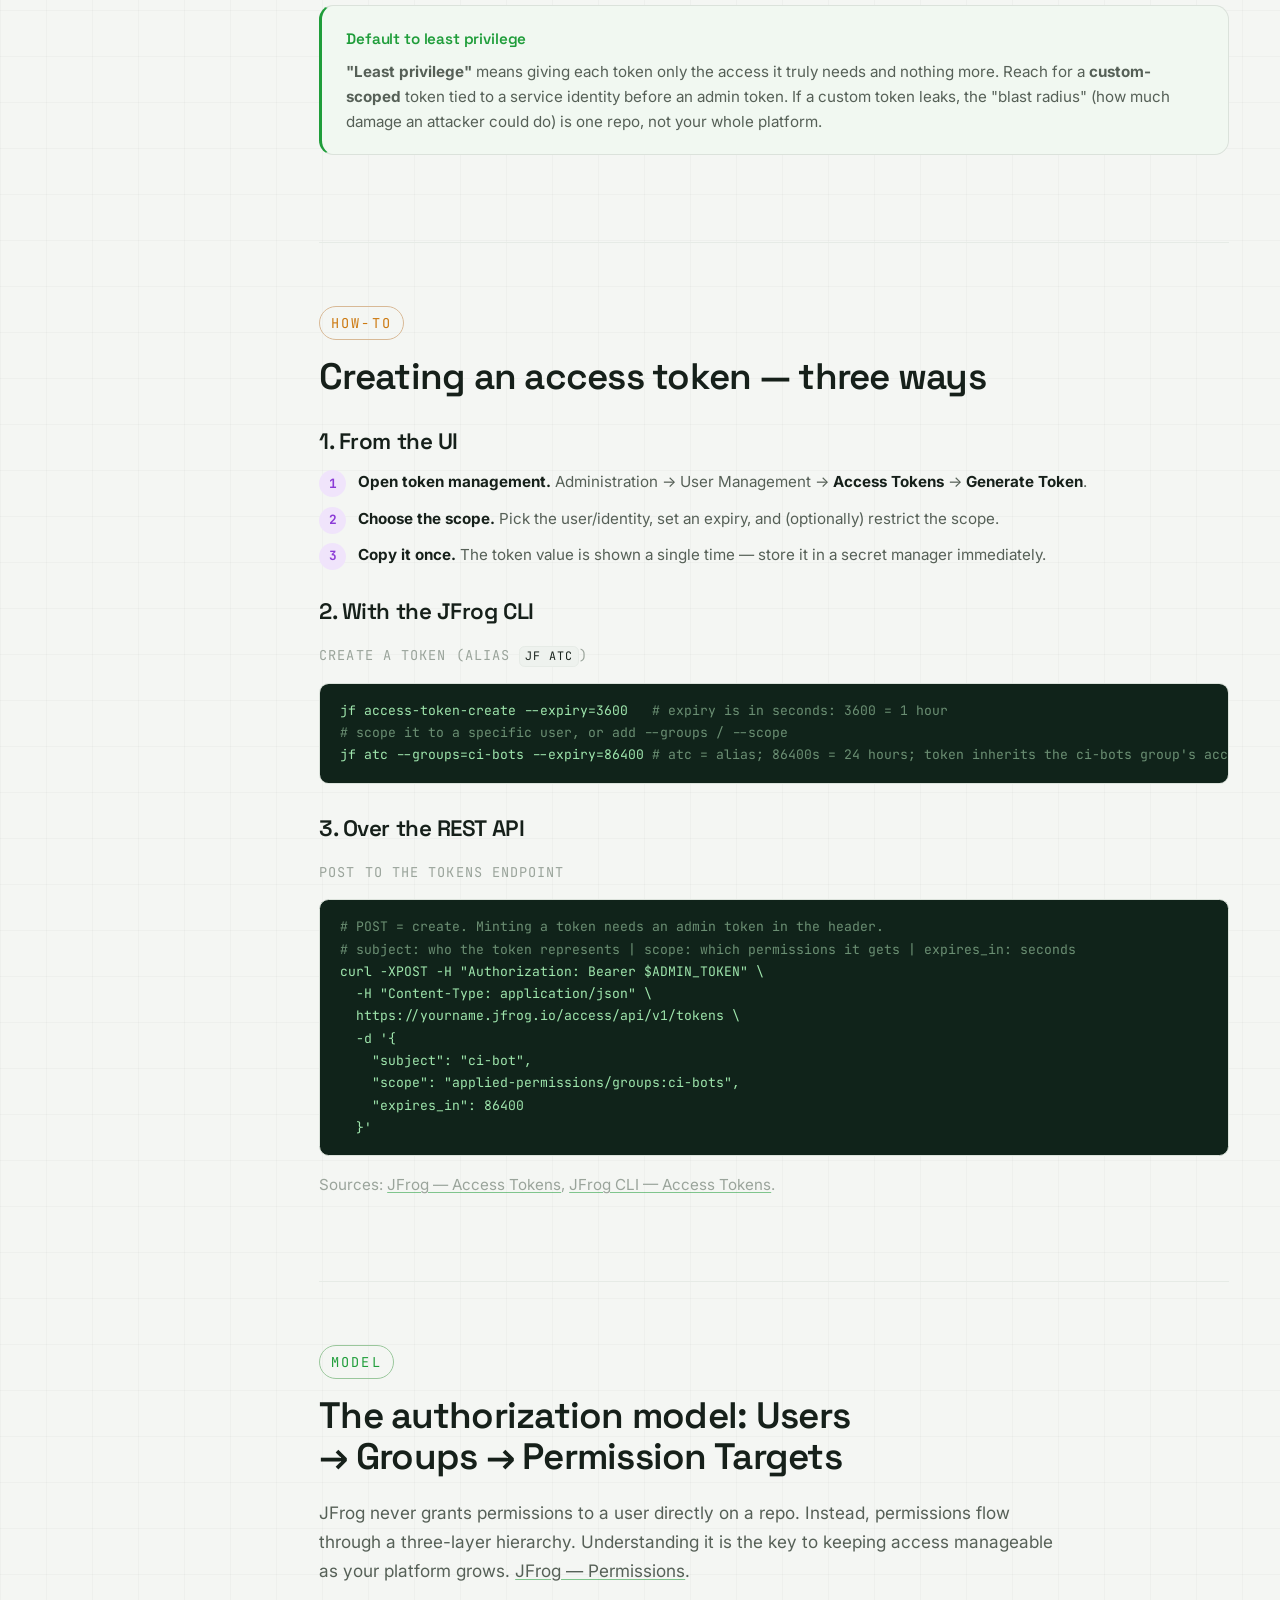
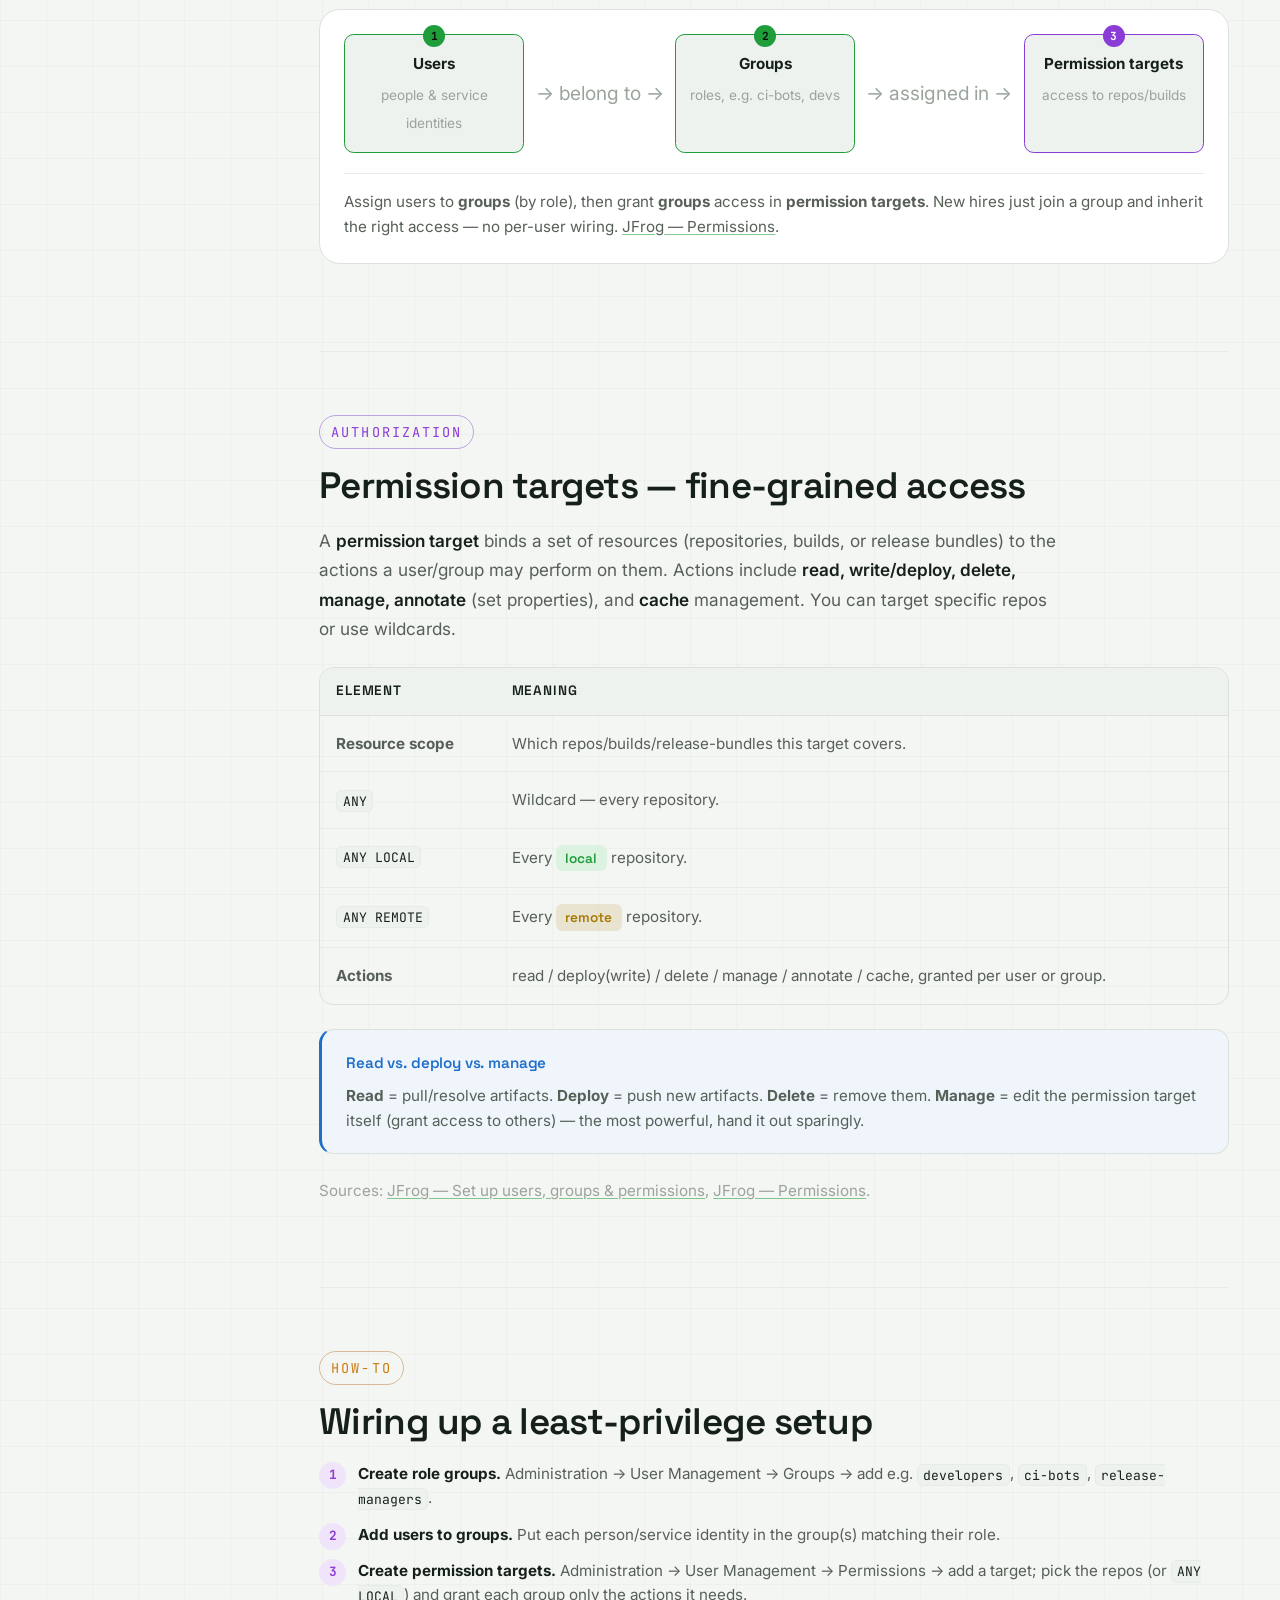
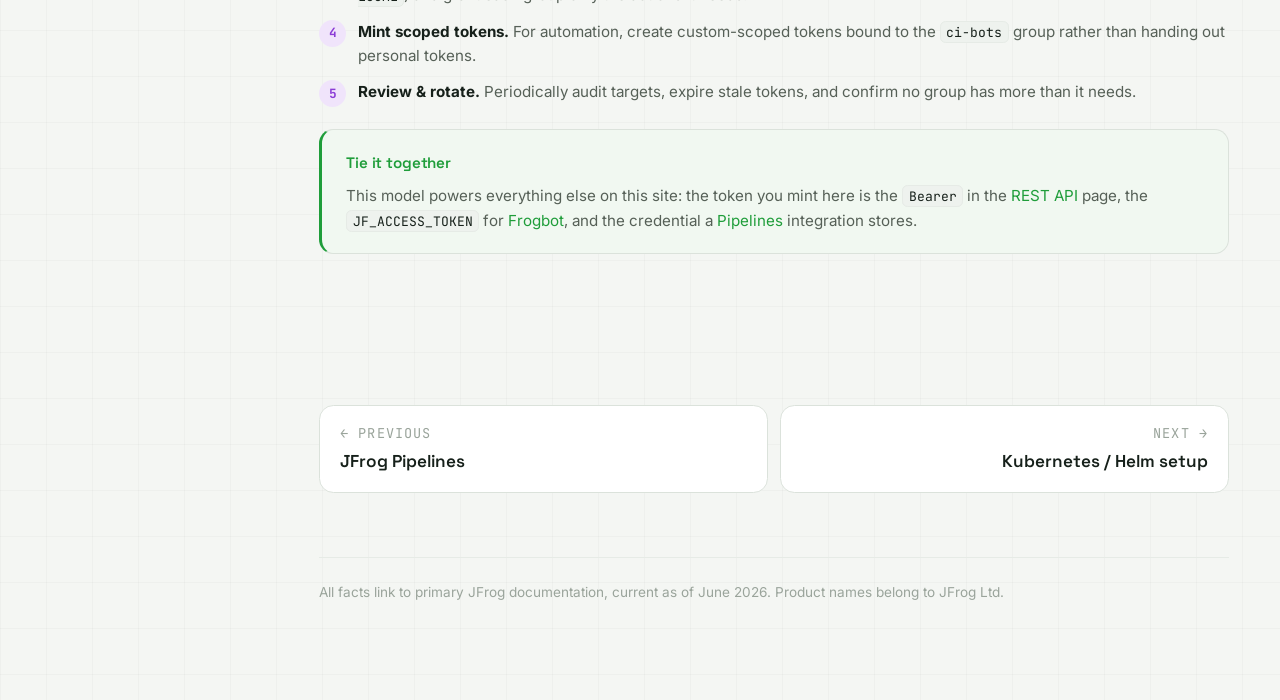
==== commit 15bfe05d: "Rewrite topic pages for junior-developer accessibility - Expand acronyms on first use (API, OCI, RES" ====
--- a/pages/access-tokens.html
+++ b/pages/access-tokens.html
@@ -43,7 +43,11 @@
   <section id="tokens" class="section">
     <span class="kicker kicker-art">Concept</span>
     <h2>Access tokens — the modern way to authenticate</h2>
-    <p class="prose">An <strong>access token</strong> is a signed credential that identifies you (or a service) to the JFrog Platform. Unlike a password, a token is <em>scoped</em> (it can be limited to specific resources), <em>revocable</em> (kill it without changing your password), and <em>expirable</em> (it can auto-die after a set time). That makes tokens the right choice for CI jobs, the REST API, Frogbot, and IDE plugins. <a href="https://jfrog.com/help/r/jfrog-platform-administration-documentation/access-tokens" target="_blank" rel="noopener">JFrog — Access Tokens</a>.</p>
+    <div class="callout callout-q">
+      <p class="callout-title">Authentication vs. authorization</p>
+      <p>Two words that sound alike but mean different things. <b>Authentication</b> = proving <em>who you are</em> (done with an access token). <b>Authorization</b> = deciding <em>what you're allowed to do</em> (done with the permissions model later on this page). A token gets you in the door; permissions decide which rooms you can enter.</p>
+    </div>
+    <p class="prose">An <strong>access token</strong> is a signed credential that identifies you (or a service) to the JFrog Platform. Unlike a password, a token is <em>scoped</em> (it can be limited to specific resources — "scope" = the set of things it's allowed to touch), <em>revocable</em> (you can kill it without changing your password), and <em>expirable</em> (it can auto-die after a set time). That makes tokens the right choice for CI jobs, the REST API, Frogbot, and IDE plugins. <a href="https://jfrog.com/help/r/jfrog-platform-administration-documentation/access-tokens" target="_blank" rel="noopener">JFrog — Access Tokens</a>.</p>
     <ul class="feature-list">
       <li><b>No password exposure.</b> A leaked token can be revoked in isolation; your account password is never embedded in scripts.</li>
       <li><b>Scoped to least privilege.</b> Grant a token only the access a given job actually needs.</li>
@@ -66,7 +70,7 @@
     </div>
     <div class="callout callout-tip">
       <p class="callout-title">Default to least privilege</p>
-      <p>Reach for a <b>custom-scoped</b> token tied to a service identity before an admin token. If a custom token leaks, the blast radius is one repo, not your whole platform.</p>
+      <p><b>"Least privilege"</b> means giving each token only the access it truly needs and nothing more. Reach for a <b>custom-scoped</b> token tied to a service identity before an admin token. If a custom token leaks, the "blast radius" (how much damage an attacker could do) is one repo, not your whole platform.</p>
     </div>
   </section>
 
@@ -81,12 +85,14 @@
     </ol>
     <h3 class="subhead">2. With the JFrog CLI</h3>
     <p class="code-label">Create a token (alias <code>jf atc</code>)</p>
-    <div class="codeblock"><code>jf access-token-create --expiry=3600
+    <div class="codeblock"><code>jf access-token-create --expiry=3600   <span class="cm"># expiry is in seconds: 3600 = 1 hour</span>
 <span class="cm"># scope it to a specific user, or add --groups / --scope</span>
-jf atc --groups=ci-bots --expiry=86400</code></div>
+jf atc --groups=ci-bots --expiry=86400 <span class="cm"># atc = alias; 86400s = 24 hours; token inherits the ci-bots group's access</span></code></div>
     <h3 class="subhead">3. Over the REST API</h3>
     <p class="code-label">POST to the tokens endpoint</p>
-    <div class="codeblock"><code>curl -XPOST -H "Authorization: Bearer $ADMIN_TOKEN" \
+    <div class="codeblock"><code><span class="cm"># POST = create. Minting a token needs an admin token in the header.</span>
+<span class="cm"># subject: who the token represents | scope: which permissions it gets | expires_in: seconds</span>
+curl -XPOST -H "Authorization: Bearer $ADMIN_TOKEN" \
   -H "Content-Type: application/json" \
   https://yourname.jfrog.io/access/api/v1/tokens \
   -d '{
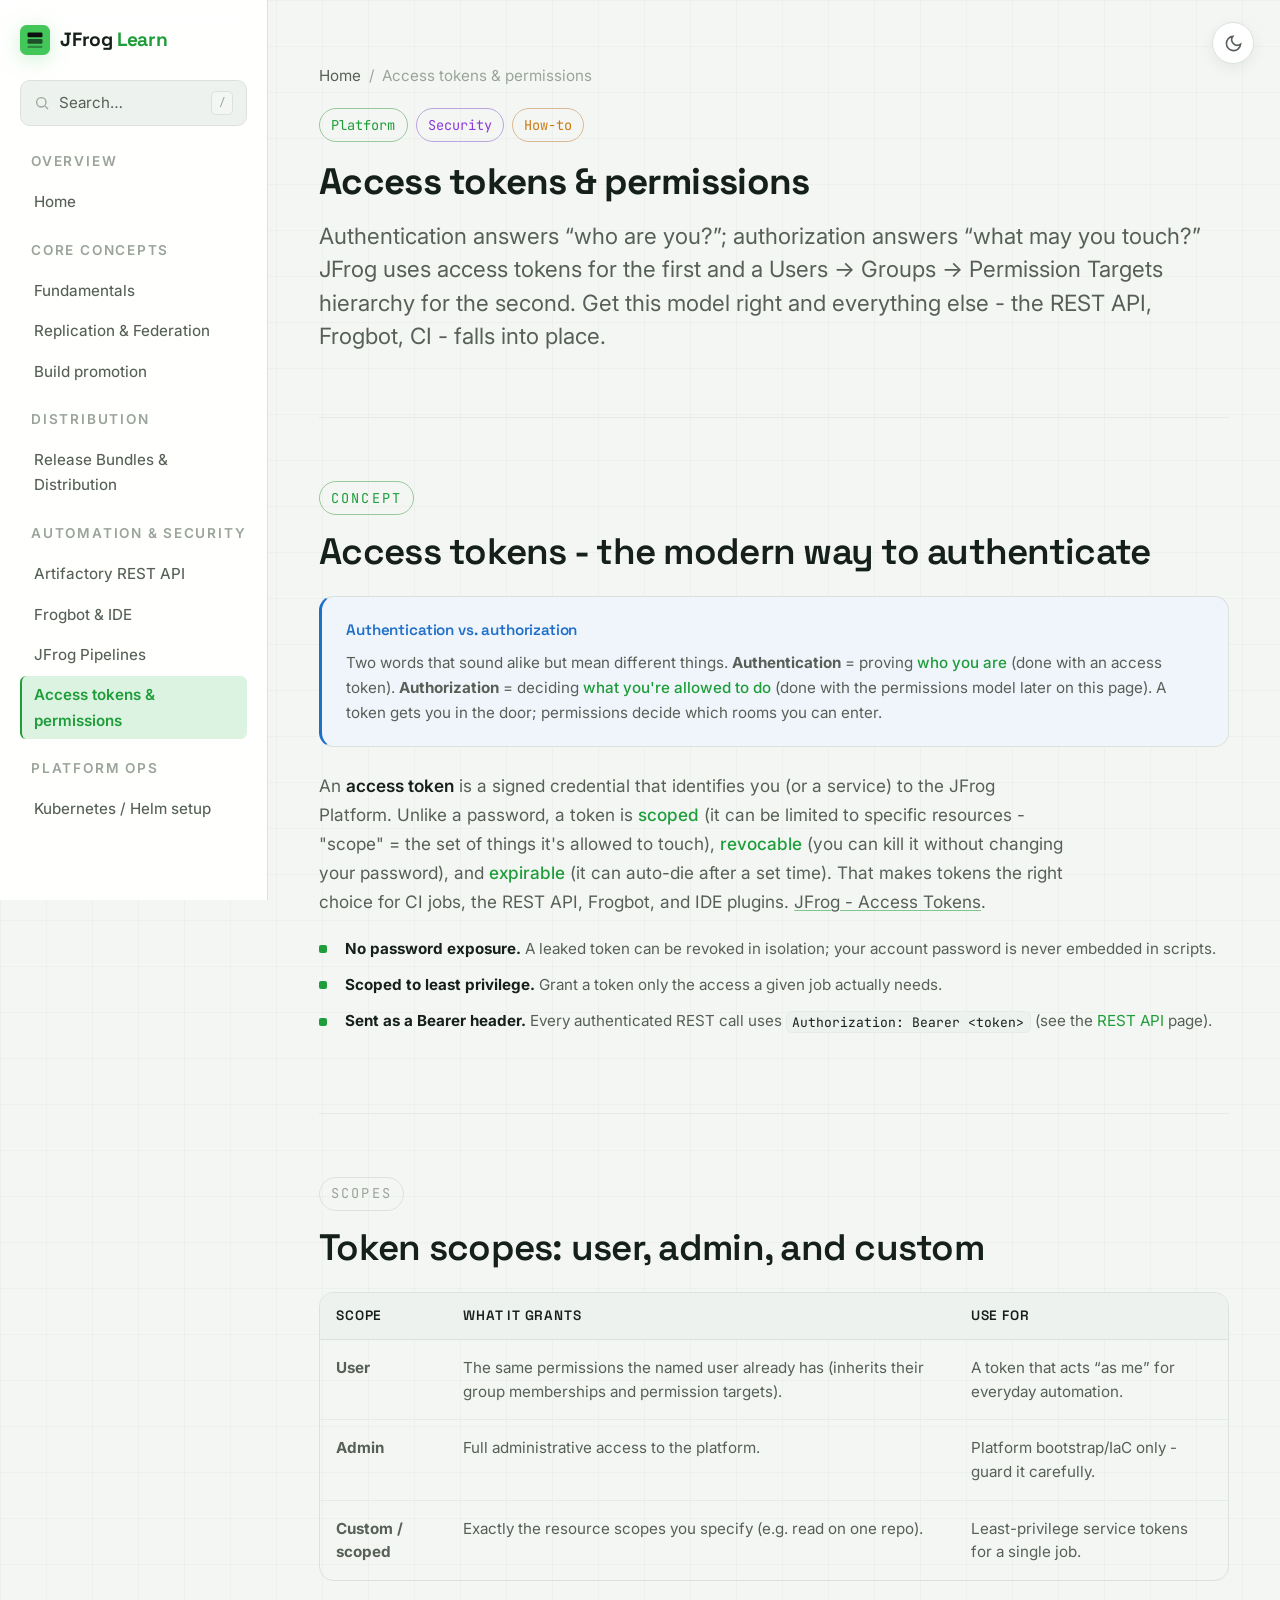
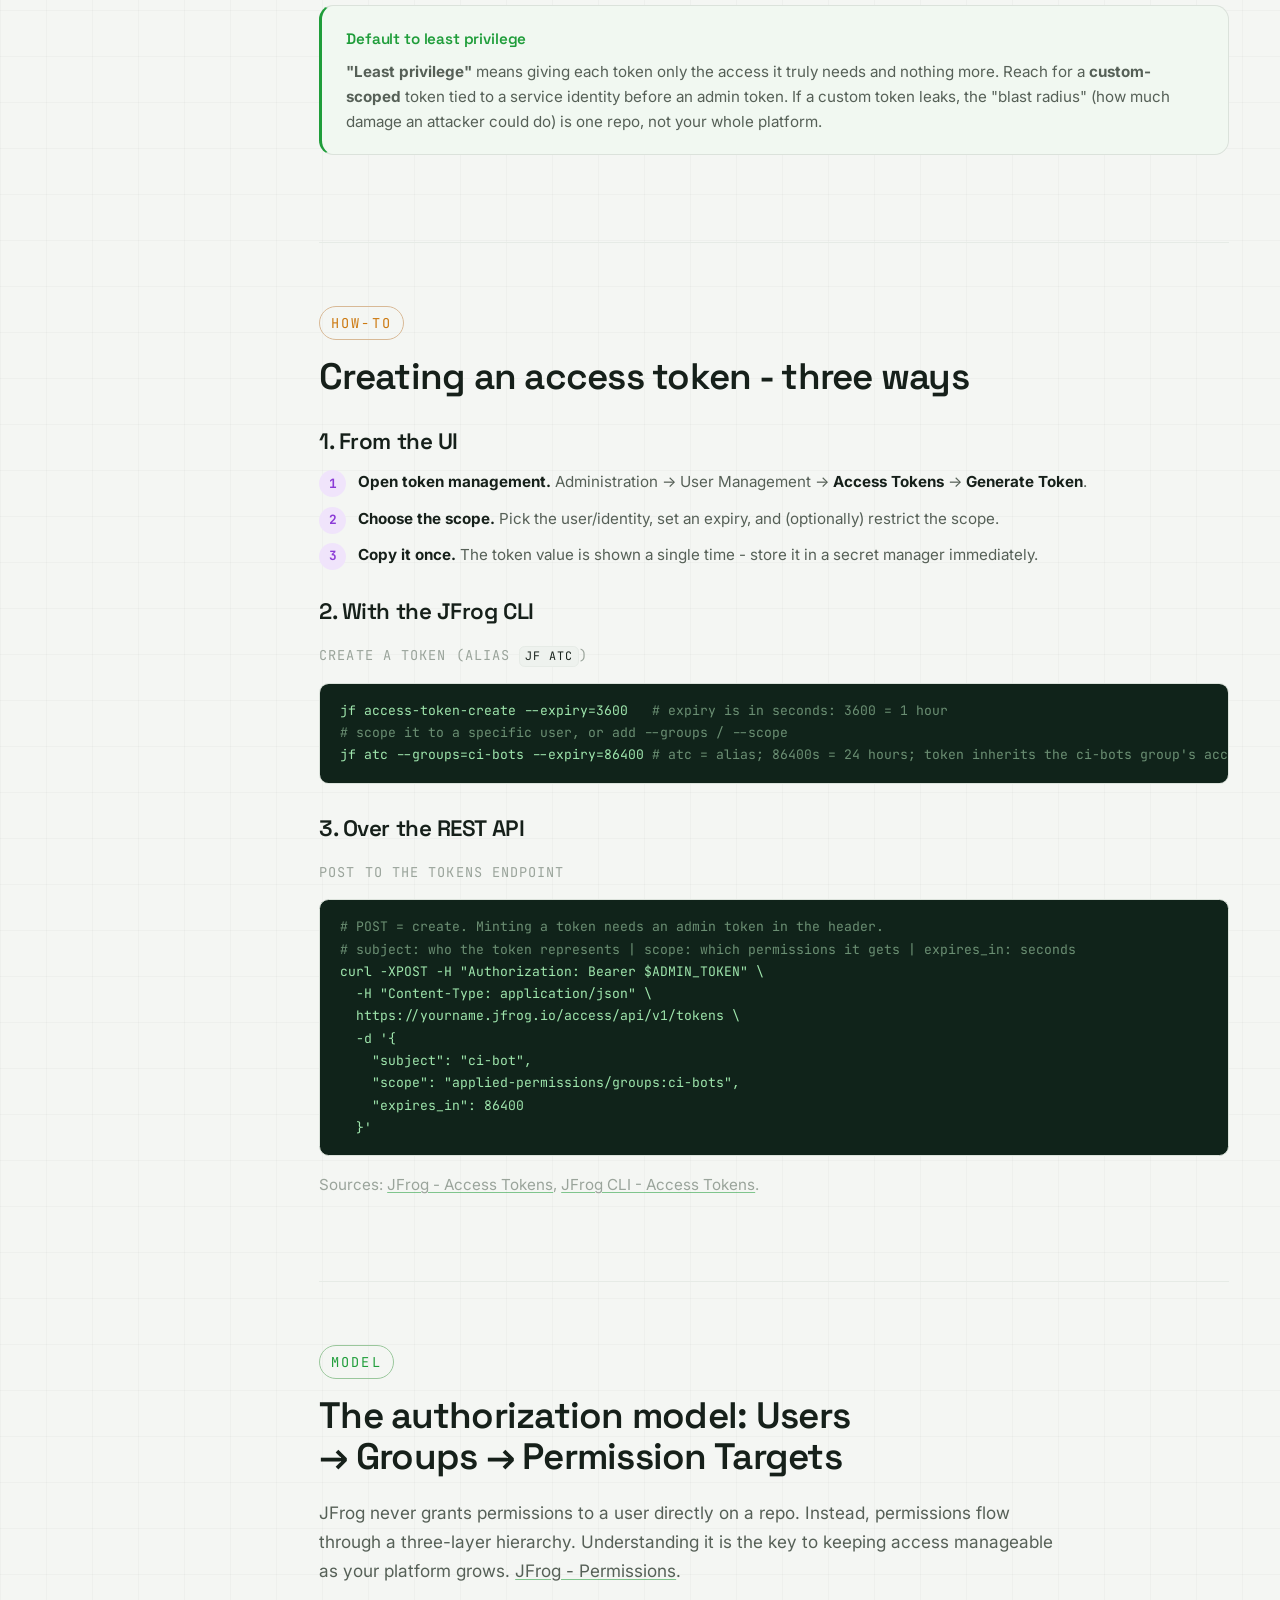
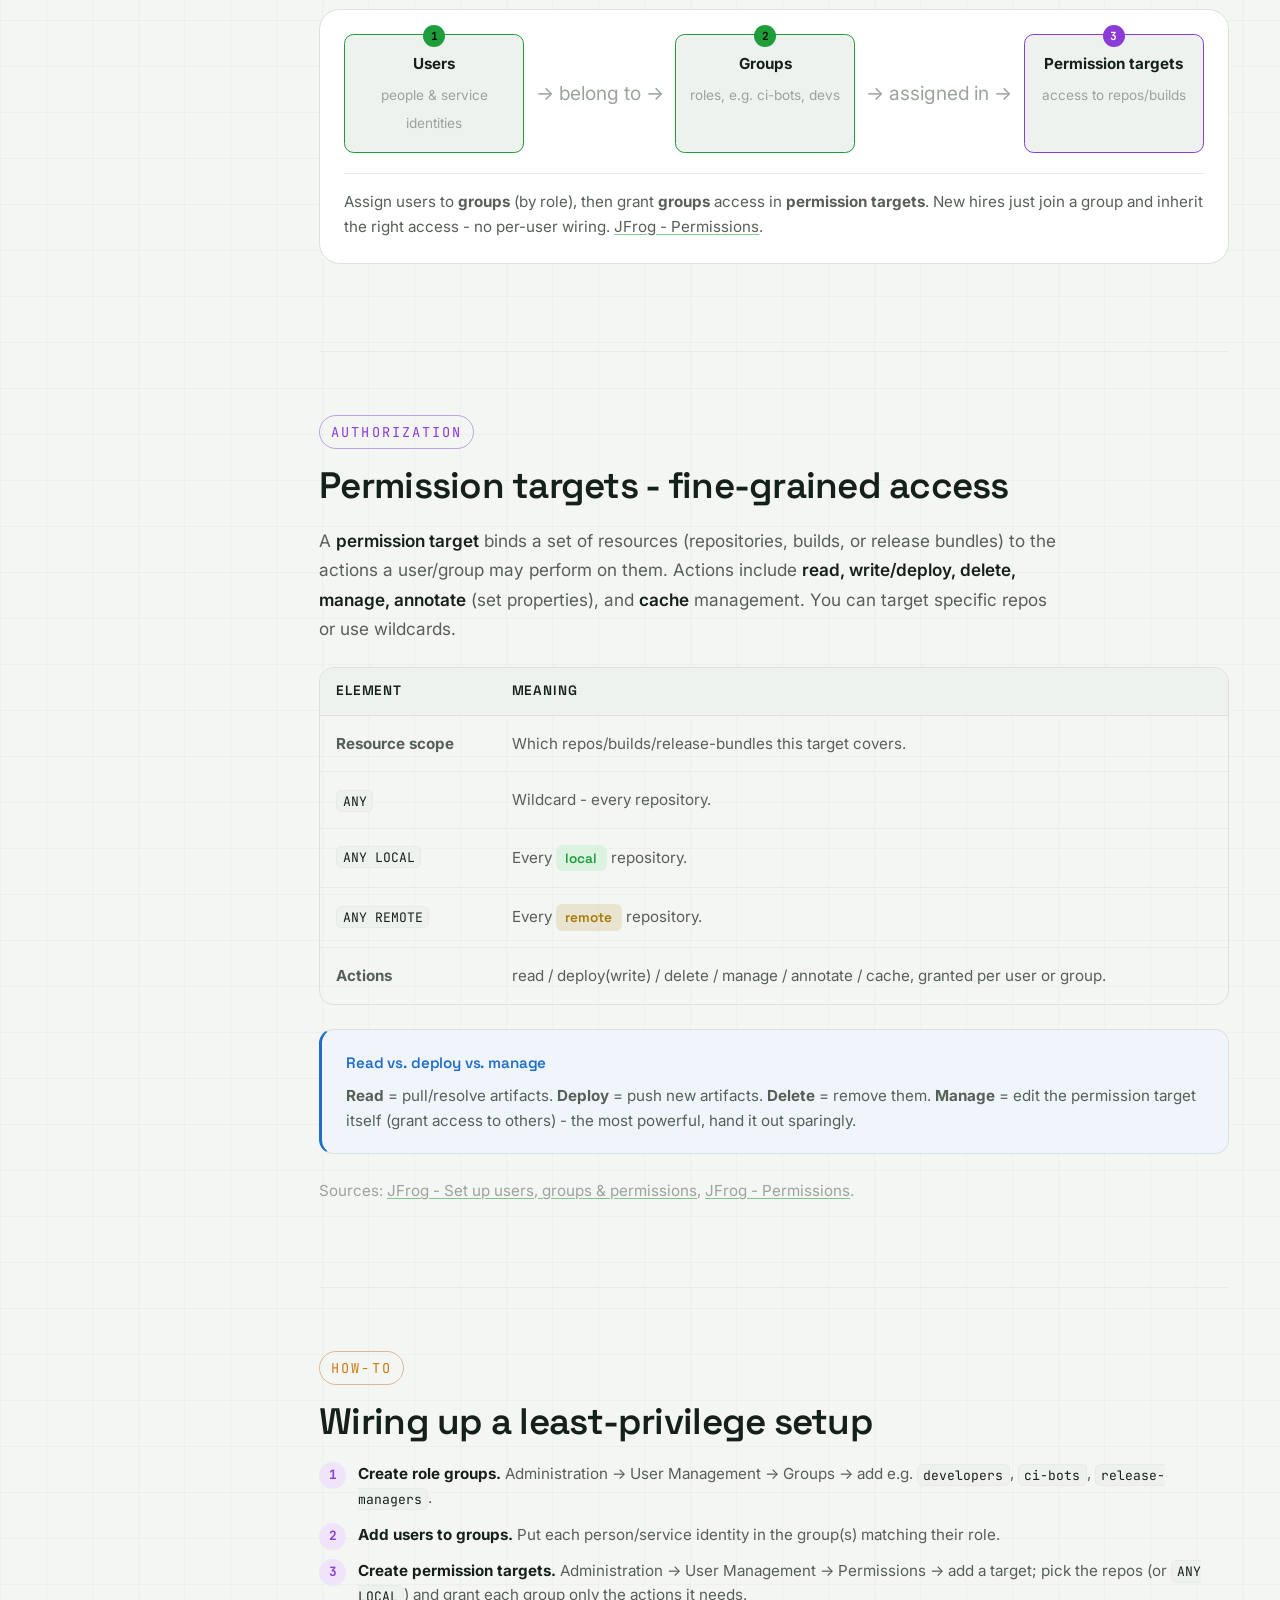
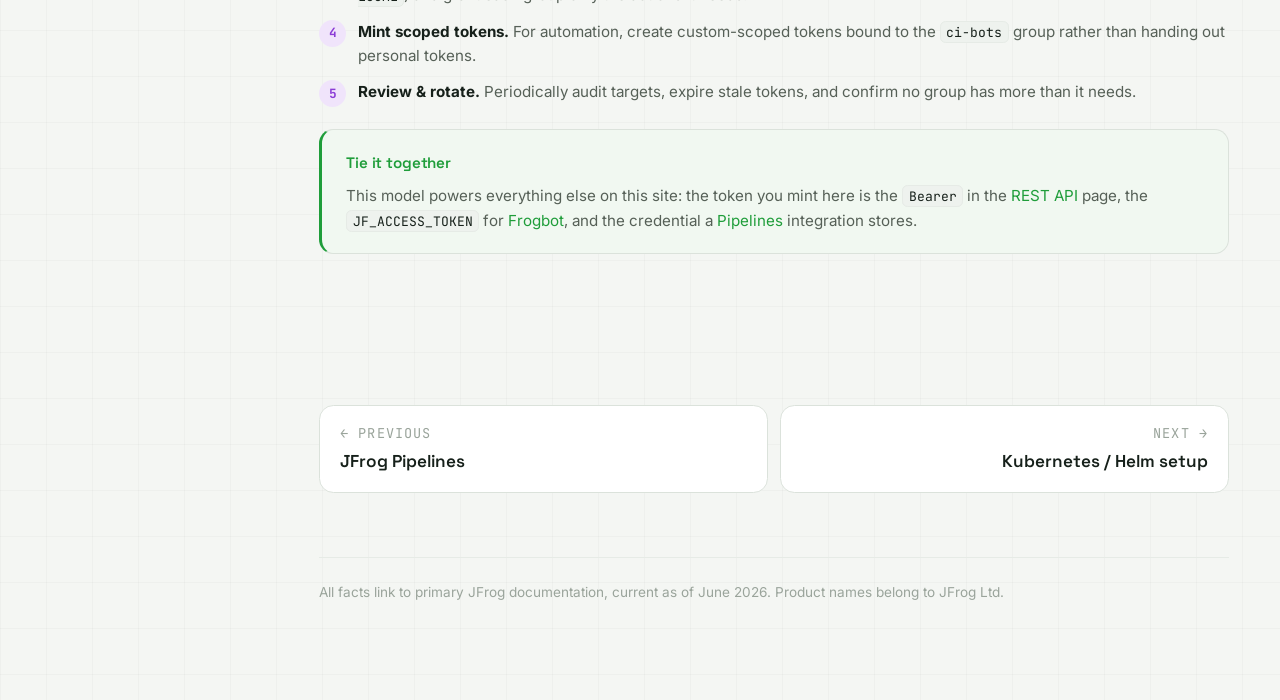
==== commit 5fd057f6: "Dark code blocks in Docs + enforce no em/en-dashes (hyphens only) - build_docx: render code blocks a" ====
--- a/pages/access-tokens.html
+++ b/pages/access-tokens.html
@@ -3,7 +3,7 @@
 <head>
 <meta charset="UTF-8" />
 <meta name="viewport" content="width=device-width, initial-scale=1.0" />
-<title>Access tokens & permissions — JFrog Learn</title>
+<title>Access tokens & permissions - JFrog Learn</title>
 <meta name="description" content="How JFrog identity works: access tokens (scoped, revocable), users, groups, and permission targets that grant fine-grained access to repos, builds, and release bundles." />
 <link rel="preconnect" href="https://fonts.googleapis.com" />
 <link rel="preconnect" href="https://fonts.gstatic.com" crossorigin />
@@ -36,18 +36,18 @@
     <nav class="breadcrumb"><a href="../index.html">Home</a><span class="sep">/</span><span>Access tokens & permissions</span></nav>
     <div class="page-badges"><span class="lvl lvl-art">Platform</span><span class="lvl lvl-xray">Security</span><span class="lvl lvl-lab">How-to</span></div>
     <h1>Access tokens &amp; permissions</h1>
-    <p class="lede">Authentication answers “who are you?”; authorization answers “what may you touch?” JFrog uses access tokens for the first and a Users → Groups → Permission Targets hierarchy for the second. Get this model right and everything else — the REST API, Frogbot, CI — falls into place.</p>
+    <p class="lede">Authentication answers “who are you?”; authorization answers “what may you touch?” JFrog uses access tokens for the first and a Users → Groups → Permission Targets hierarchy for the second. Get this model right and everything else - the REST API, Frogbot, CI - falls into place.</p>
   </header>
 
 
   <section id="tokens" class="section">
     <span class="kicker kicker-art">Concept</span>
-    <h2>Access tokens — the modern way to authenticate</h2>
+    <h2>Access tokens - the modern way to authenticate</h2>
     <div class="callout callout-q">
       <p class="callout-title">Authentication vs. authorization</p>
       <p>Two words that sound alike but mean different things. <b>Authentication</b> = proving <em>who you are</em> (done with an access token). <b>Authorization</b> = deciding <em>what you're allowed to do</em> (done with the permissions model later on this page). A token gets you in the door; permissions decide which rooms you can enter.</p>
     </div>
-    <p class="prose">An <strong>access token</strong> is a signed credential that identifies you (or a service) to the JFrog Platform. Unlike a password, a token is <em>scoped</em> (it can be limited to specific resources — "scope" = the set of things it's allowed to touch), <em>revocable</em> (you can kill it without changing your password), and <em>expirable</em> (it can auto-die after a set time). That makes tokens the right choice for CI jobs, the REST API, Frogbot, and IDE plugins. <a href="https://jfrog.com/help/r/jfrog-platform-administration-documentation/access-tokens" target="_blank" rel="noopener">JFrog — Access Tokens</a>.</p>
+    <p class="prose">An <strong>access token</strong> is a signed credential that identifies you (or a service) to the JFrog Platform. Unlike a password, a token is <em>scoped</em> (it can be limited to specific resources - "scope" = the set of things it's allowed to touch), <em>revocable</em> (you can kill it without changing your password), and <em>expirable</em> (it can auto-die after a set time). That makes tokens the right choice for CI jobs, the REST API, Frogbot, and IDE plugins. <a href="https://jfrog.com/help/r/jfrog-platform-administration-documentation/access-tokens" target="_blank" rel="noopener">JFrog - Access Tokens</a>.</p>
     <ul class="feature-list">
       <li><b>No password exposure.</b> A leaked token can be revoked in isolation; your account password is never embedded in scripts.</li>
       <li><b>Scoped to least privilege.</b> Grant a token only the access a given job actually needs.</li>
@@ -63,7 +63,7 @@
         <thead><tr><th>Scope</th><th>What it grants</th><th>Use for</th></tr></thead>
         <tbody>
           <tr><td><b>User</b></td><td>The same permissions the named user already has (inherits their group memberships and permission targets).</td><td>A token that acts “as me” for everyday automation.</td></tr>
-          <tr><td><b>Admin</b></td><td>Full administrative access to the platform.</td><td>Platform bootstrap/IaC only — guard it carefully.</td></tr>
+          <tr><td><b>Admin</b></td><td>Full administrative access to the platform.</td><td>Platform bootstrap/IaC only - guard it carefully.</td></tr>
           <tr><td><b>Custom / scoped</b></td><td>Exactly the resource scopes you specify (e.g. read on one repo).</td><td>Least-privilege service tokens for a single job.</td></tr>
         </tbody>
       </table>
@@ -76,12 +76,12 @@
 
   <section id="create" class="section">
     <span class="kicker kicker-lab">How-to</span>
-    <h2>Creating an access token — three ways</h2>
+    <h2>Creating an access token - three ways</h2>
     <h3 class="subhead">1. From the UI</h3>
     <ol class="steps">
       <li><b>Open token management.</b> Administration → User Management → <b>Access Tokens</b> → <b>Generate Token</b>.</li>
       <li><b>Choose the scope.</b> Pick the user/identity, set an expiry, and (optionally) restrict the scope.</li>
-      <li><b>Copy it once.</b> The token value is shown a single time — store it in a secret manager immediately.</li>
+      <li><b>Copy it once.</b> The token value is shown a single time - store it in a secret manager immediately.</li>
     </ol>
     <h3 class="subhead">2. With the JFrog CLI</h3>
     <p class="code-label">Create a token (alias <code>jf atc</code>)</p>
@@ -100,13 +100,13 @@
     "scope": "applied-permissions/groups:ci-bots",
     "expires_in": 86400
   }'</code></div>
-    <p class="prose muted">Sources: <a href="https://jfrog.com/help/r/jfrog-platform-administration-documentation/access-tokens" target="_blank" rel="noopener">JFrog — Access Tokens</a>, <a href="https://jfrog.com/help/r/jfrog-cli/access-tokens" target="_blank" rel="noopener">JFrog CLI — Access Tokens</a>.</p>
+    <p class="prose muted">Sources: <a href="https://jfrog.com/help/r/jfrog-platform-administration-documentation/access-tokens" target="_blank" rel="noopener">JFrog - Access Tokens</a>, <a href="https://jfrog.com/help/r/jfrog-cli/access-tokens" target="_blank" rel="noopener">JFrog CLI - Access Tokens</a>.</p>
   </section>
 
   <section id="model" class="section">
     <span class="kicker kicker-art">Model</span>
     <h2>The authorization model: Users → Groups → Permission Targets</h2>
-    <p class="prose">JFrog never grants permissions to a user directly on a repo. Instead, permissions flow through a three-layer hierarchy. Understanding it is the key to keeping access manageable as your platform grows. <a href="https://jfrog.com/help/r/jfrog-platform-administration-documentation/permissions" target="_blank" rel="noopener">JFrog — Permissions</a>.</p>
+    <p class="prose">JFrog never grants permissions to a user directly on a repo. Instead, permissions flow through a three-layer hierarchy. Understanding it is the key to keeping access manageable as your platform grows. <a href="https://jfrog.com/help/r/jfrog-platform-administration-documentation/permissions" target="_blank" rel="noopener">JFrog - Permissions</a>.</p>
     <figure class="flow" aria-label="Permission hierarchy">
       <div class="flow-row">
         <div class="flow-step flow-art"><span class="flow-step-n">1</span><b>Users</b><small>people &amp; service identities</small></div>
@@ -115,20 +115,20 @@
         <span class="flow-conn">→ assigned in →</span>
         <div class="flow-step flow-xray"><span class="flow-step-n">3</span><b>Permission targets</b><small>access to repos/builds</small></div>
       </div>
-      <figcaption>Assign users to <b>groups</b> (by role), then grant <b>groups</b> access in <b>permission targets</b>. New hires just join a group and inherit the right access — no per-user wiring. <a href="https://jfrog.com/help/r/jfrog-platform-administration-documentation/permissions" target="_blank" rel="noopener">JFrog — Permissions</a>.</figcaption>
+      <figcaption>Assign users to <b>groups</b> (by role), then grant <b>groups</b> access in <b>permission targets</b>. New hires just join a group and inherit the right access - no per-user wiring. <a href="https://jfrog.com/help/r/jfrog-platform-administration-documentation/permissions" target="_blank" rel="noopener">JFrog - Permissions</a>.</figcaption>
     </figure>
   </section>
 
   <section id="targets" class="section">
     <span class="kicker kicker-x">Authorization</span>
-    <h2>Permission targets — fine-grained access</h2>
+    <h2>Permission targets - fine-grained access</h2>
     <p class="prose">A <strong>permission target</strong> binds a set of resources (repositories, builds, or release bundles) to the actions a user/group may perform on them. Actions include <strong>read, write/deploy, delete, manage, annotate</strong> (set properties), and <strong>cache</strong> management. You can target specific repos or use wildcards.</p>
     <div class="table-wrap">
       <table class="datatable">
         <thead><tr><th>Element</th><th>Meaning</th></tr></thead>
         <tbody>
           <tr><td><b>Resource scope</b></td><td>Which repos/builds/release-bundles this target covers.</td></tr>
-          <tr><td><code>ANY</code></td><td>Wildcard — every repository.</td></tr>
+          <tr><td><code>ANY</code></td><td>Wildcard - every repository.</td></tr>
           <tr><td><code>ANY LOCAL</code></td><td>Every <span class="pill pill-local">local</span> repository.</td></tr>
           <tr><td><code>ANY REMOTE</code></td><td>Every <span class="pill pill-remote">remote</span> repository.</td></tr>
           <tr><td><b>Actions</b></td><td>read / deploy(write) / delete / manage / annotate / cache, granted per user or group.</td></tr>
@@ -137,9 +137,9 @@
     </div>
     <div class="callout callout-q">
       <p class="callout-title">Read vs. deploy vs. manage</p>
-      <p><b>Read</b> = pull/resolve artifacts. <b>Deploy</b> = push new artifacts. <b>Delete</b> = remove them. <b>Manage</b> = edit the permission target itself (grant access to others) — the most powerful, hand it out sparingly.</p>
+      <p><b>Read</b> = pull/resolve artifacts. <b>Deploy</b> = push new artifacts. <b>Delete</b> = remove them. <b>Manage</b> = edit the permission target itself (grant access to others) - the most powerful, hand it out sparingly.</p>
     </div>
-    <p class="prose muted">Sources: <a href="https://jfrog.com/help/r/self-managed-pro-pro-x-start-guide/set-up-users-groups-and-permissions" target="_blank" rel="noopener">JFrog — Set up users, groups &amp; permissions</a>, <a href="https://jfrog.com/help/r/jfrog-platform-administration-documentation/permissions" target="_blank" rel="noopener">JFrog — Permissions</a>.</p>
+    <p class="prose muted">Sources: <a href="https://jfrog.com/help/r/self-managed-pro-pro-x-start-guide/set-up-users-groups-and-permissions" target="_blank" rel="noopener">JFrog - Set up users, groups &amp; permissions</a>, <a href="https://jfrog.com/help/r/jfrog-platform-administration-documentation/permissions" target="_blank" rel="noopener">JFrog - Permissions</a>.</p>
   </section>
 
   <section id="howto" class="section">
@@ -178,7 +178,7 @@
     </div>
     <div class="search-results" id="searchResults"></div>
     <div class="search-foot">
-      <span><kbd>&uarr;</kbd><kbd>&darr;</kbd> navigate</span><span><kbd>&crarr;</kbd> open</span><span><kbd>/</kbd> or <kbd>&#8984;K</kbd> to search</span>
+      <span><kbd>&uarr;</kbd><kbd>&darr;</kbd> navigate</span><span><kbd>&crarr;</kbd> all results</span><span><kbd>&#8984;</kbd><kbd>&crarr;</kbd> open section</span>
     </div>
   </div>
 </div>
--- a/assets/style.css
+++ b/assets/style.css
@@ -496,3 +496,70 @@
 .codeblock code{background:none;border:none;padding:0;color:#9fe6ad;font-size:.82rem;line-height:1.7;white-space:pre;display:block}
 .codeblock .cm{color:#6b8f73}
 .code-label{font-family:var(--font-mono);font-size:var(--text-xs);color:var(--text-faint);text-transform:uppercase;letter-spacing:.08em;margin:var(--space-5) 0 .4rem}
+
+/* ============================================================
+   Search overlay extras: how-to tag + "see all" action
+   ============================================================ */
+.sr-howto{display:inline-block;margin-left:.5rem;font-family:var(--font-mono);font-size:.6rem;text-transform:uppercase;letter-spacing:.08em;color:var(--lab);border:1px solid color-mix(in oklab,var(--lab) 45%,var(--border));border-radius:var(--radius-full);padding:.05rem .45rem;vertical-align:middle}
+.sr-all{display:block;width:calc(100% - var(--space-4));margin:var(--space-2) auto 0;padding:var(--space-3) var(--space-4);background:var(--primary-soft);border:1px solid color-mix(in oklab,var(--primary) 35%,var(--border));border-radius:var(--radius-md);color:var(--primary);font-family:var(--font-display);font-weight:600;font-size:var(--text-sm);cursor:pointer;text-align:left;transition:background var(--transition)}
+.sr-all:hover{background:color-mix(in oklab,var(--primary) 18%,var(--bg))}
+
+/* ============================================================
+   Consolidated search-results page (pages/search.html)
+   ============================================================ */
+.search-page-head{max-width:var(--maxw);margin:0 auto}
+.search-page-form{display:flex;align-items:center;gap:.7rem;background:var(--panel);border:1px solid var(--border);border-radius:var(--radius-lg);padding:var(--space-3) var(--space-4);transition:border-color var(--transition),box-shadow var(--transition)}
+.search-page-form:focus-within{border-color:var(--primary);box-shadow:0 0 0 3px var(--primary-soft)}
+.search-page-form svg{color:var(--text-faint);flex-shrink:0}
+.search-page-form input{flex:1;background:none;border:none;outline:none;color:var(--text);font-family:var(--font-body);font-size:var(--text-base);min-width:0}
+.search-page-form input::placeholder{color:var(--text-faint)}
+.search-page-form input::-webkit-search-cancel-button{filter:grayscale(1) opacity(.6)}
+.search-page-go{flex-shrink:0;background:var(--primary);color:#0d100e;border:none;border-radius:var(--radius-md);padding:.55rem 1.1rem;font-family:var(--font-display);font-weight:600;font-size:var(--text-sm);cursor:pointer;transition:filter var(--transition)}
+.search-page-go:hover{filter:brightness(1.08)}
+.search-page-meta{margin-top:var(--space-4);color:var(--text-muted);font-size:var(--text-sm)}
+.search-page-meta b{color:var(--text);font-weight:600}
+
+.search-layout{max-width:var(--maxw);margin:var(--space-6) auto var(--space-16);display:grid;grid-template-columns:1fr 240px;gap:var(--space-8);align-items:start}
+.search-empty-lg{padding:var(--space-12) var(--space-6);text-align:center;color:var(--text-muted);font-size:var(--text-base);border:1px dashed var(--border);border-radius:var(--radius-lg);line-height:1.6}
+
+/* grouped results */
+.result-group{border:1px solid var(--border);border-radius:var(--radius-lg);background:var(--panel);margin-bottom:var(--space-5);overflow:hidden}
+.rg-head{display:flex;align-items:flex-end;justify-content:space-between;gap:var(--space-4);padding:var(--space-4) var(--space-5);border-bottom:1px solid var(--border-soft);background:color-mix(in oklab,var(--panel-2) 60%,var(--panel))}
+.rg-group-label{display:block;font-family:var(--font-mono);font-size:var(--text-xs);text-transform:uppercase;letter-spacing:.12em;color:var(--text-faint);margin-bottom:.25rem}
+.rg-title{font-family:var(--font-display);font-size:var(--text-lg);font-weight:600;line-height:1.15}
+.rg-title a{color:var(--text);text-decoration:none}
+.rg-title a:hover{color:var(--primary)}
+.rg-open{flex-shrink:0;font-family:var(--font-mono);font-size:var(--text-xs);color:var(--primary);text-decoration:none;white-space:nowrap;padding-bottom:.15rem}
+.rg-open:hover{text-decoration:underline}
+.rg-secs{padding:var(--space-2)}
+.rg-sec{display:block;padding:var(--space-3) var(--space-4);border-radius:var(--radius-md);text-decoration:none;transition:background var(--transition)}
+.rg-sec:hover{background:var(--panel-2)}
+.rg-sec-head{display:flex;align-items:center;gap:.5rem;flex-wrap:wrap}
+.rg-sec-title{font-family:var(--font-display);font-weight:600;color:var(--text);font-size:var(--text-sm)}
+.rg-sec:hover .rg-sec-title{color:var(--primary)}
+.rg-howto{font-family:var(--font-mono);font-size:.6rem;text-transform:uppercase;letter-spacing:.08em;color:var(--lab);border:1px solid color-mix(in oklab,var(--lab) 45%,var(--border));border-radius:var(--radius-full);padding:.05rem .45rem}
+.rg-sec-snip{font-size:var(--text-sm);color:var(--text-muted);line-height:1.55;margin-top:.25rem;display:-webkit-box;-webkit-line-clamp:2;-webkit-box-orient:vertical;overflow:hidden}
+.result-group mark,.search-empty-lg mark{background:color-mix(in oklab,var(--primary) 28%,transparent);color:var(--text);border-radius:.2rem;padding:0 .12em}
+
+/* related rail */
+.search-page-related{position:sticky;top:var(--space-6)}
+.related-h{font-family:var(--font-display);font-size:var(--text-base);font-weight:600;color:var(--text);margin-bottom:var(--space-4)}
+.related-block{margin-bottom:var(--space-6)}
+.related-cap{font-family:var(--font-mono);font-size:var(--text-xs);text-transform:uppercase;letter-spacing:.1em;color:var(--text-faint);margin-bottom:var(--space-2)}
+.related-link{display:flex;align-items:center;gap:.5rem;padding:.5rem .65rem;border-radius:var(--radius-sm);color:var(--text-muted);text-decoration:none;font-size:var(--text-sm);line-height:1.35;transition:background var(--transition),color var(--transition)}
+.related-link:hover{background:var(--panel);color:var(--text)}
+.rl-dot{width:6px;height:6px;border-radius:50%;background:var(--text-faint);flex-shrink:0}
+.rl-dot.rl-how{background:var(--lab)}
+.rl-arrow{color:var(--primary);flex-shrink:0;font-weight:700}
+.related-path{flex-direction:column;align-items:flex-start;gap:.1rem;border:1px solid var(--border-soft);margin-bottom:.4rem}
+.related-path .rl-dir{font-family:var(--font-mono);font-size:var(--text-xs);color:var(--text-faint);text-transform:uppercase;letter-spacing:.08em}
+.related-path:hover{border-color:var(--primary)}
+
+@media (max-width:860px){
+  .search-layout{grid-template-columns:1fr}
+  .search-page-related{position:static;border-top:1px solid var(--border);padding-top:var(--space-6)}
+}
+@media (max-width:560px){
+  .rg-head{flex-direction:column;align-items:flex-start;gap:.4rem}
+  .search-page-go{padding:.55rem .8rem}
+}
